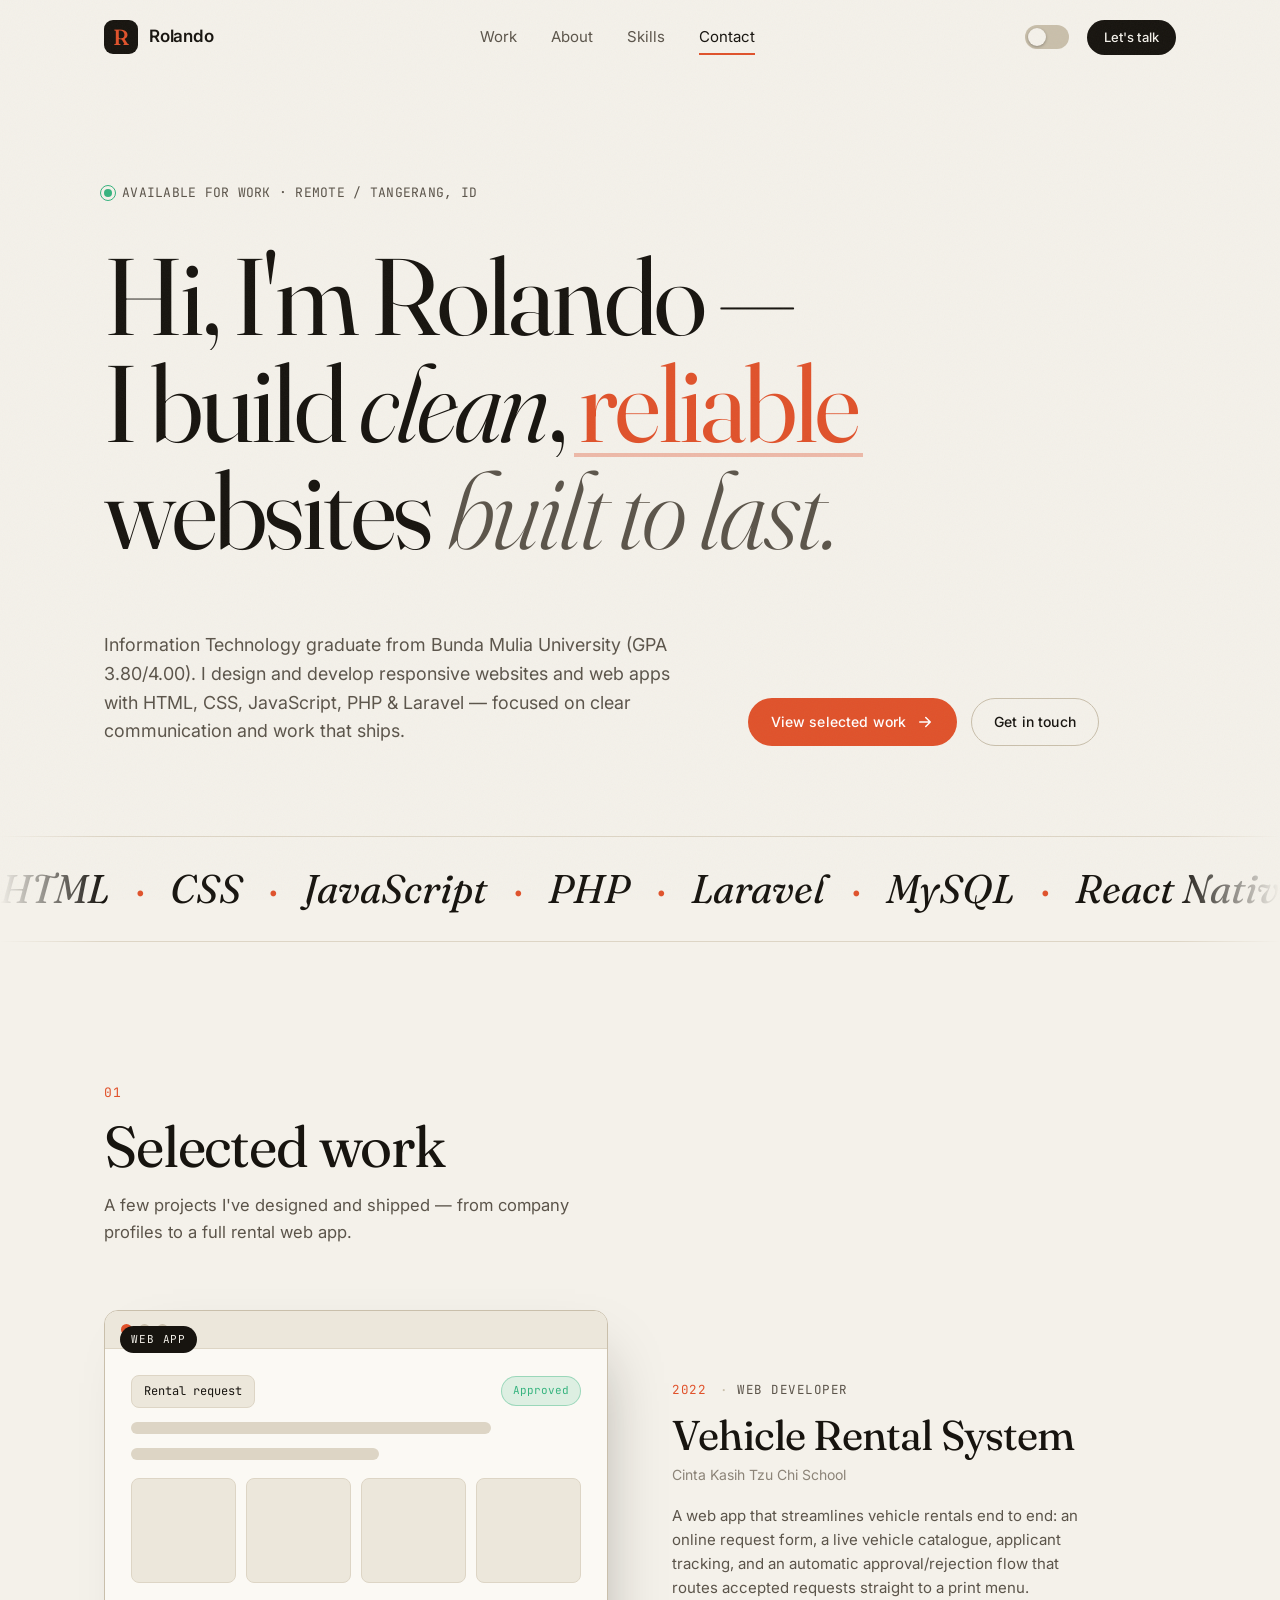
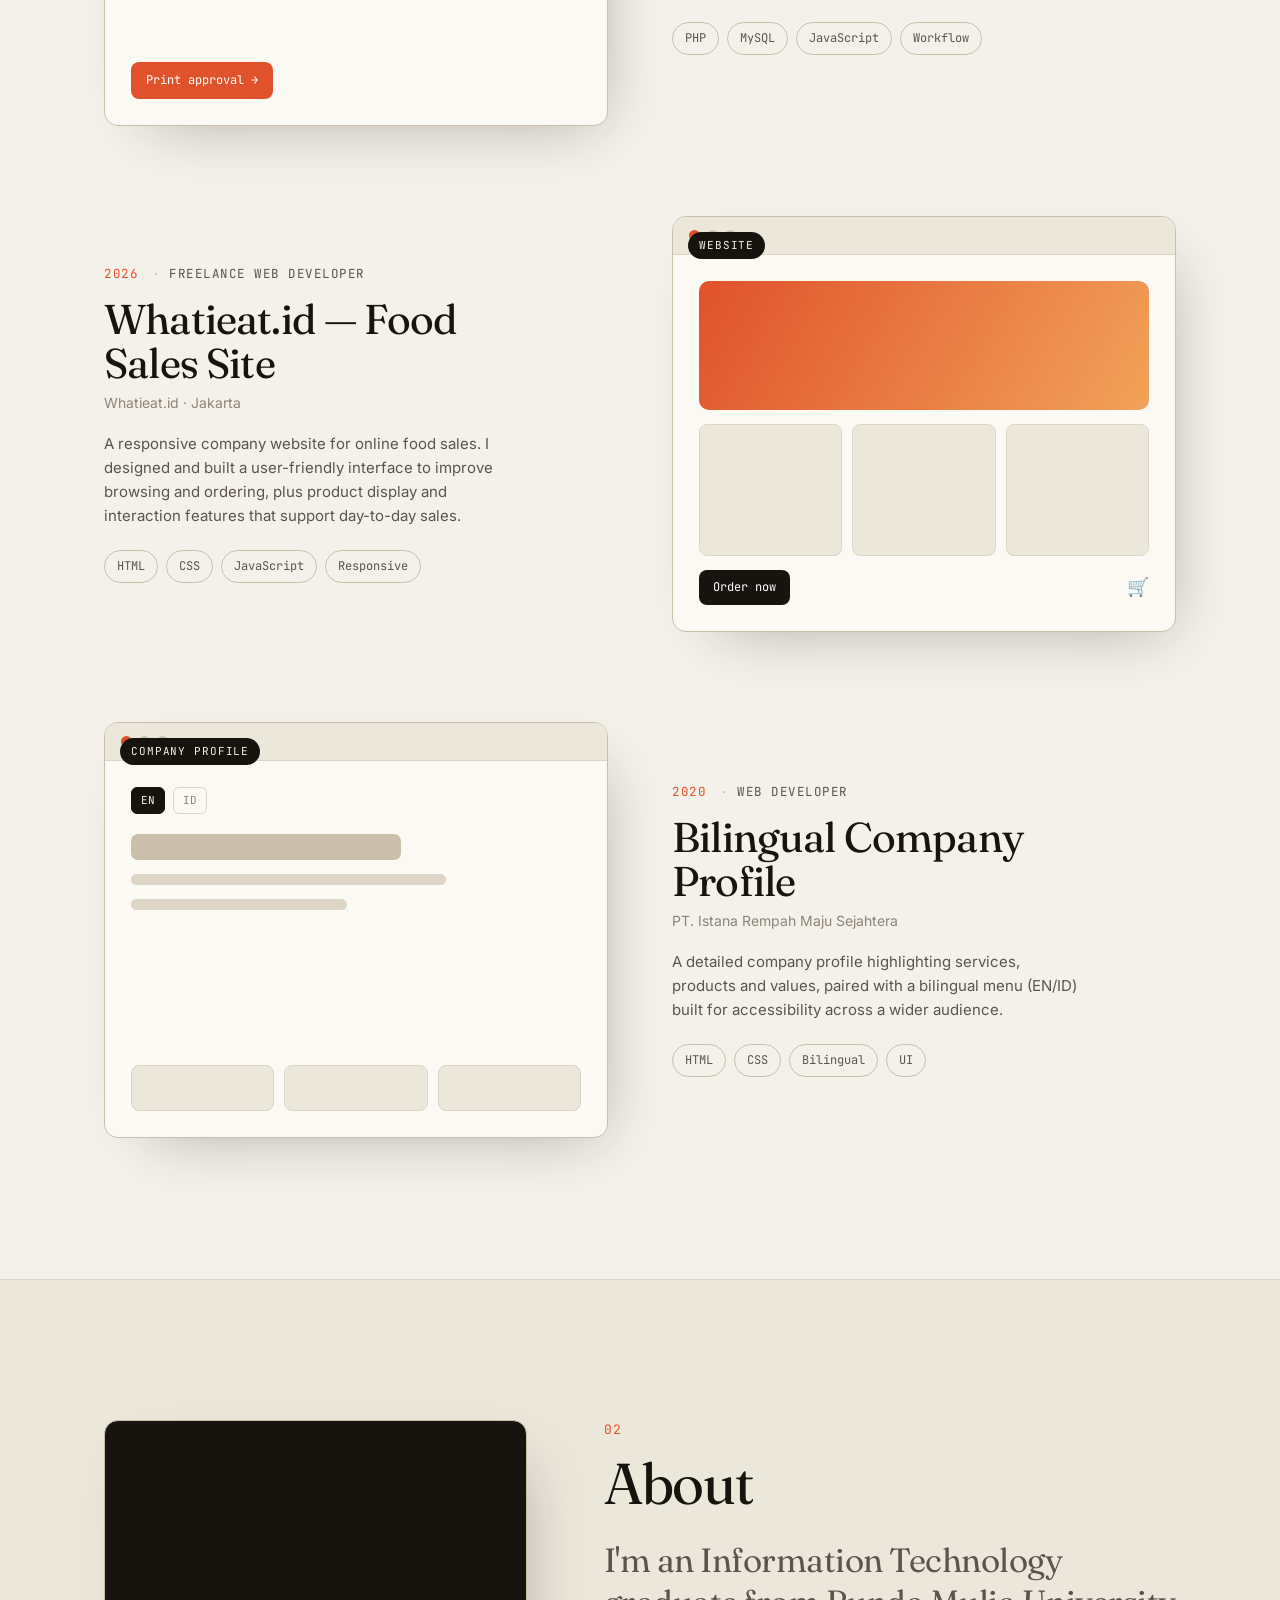
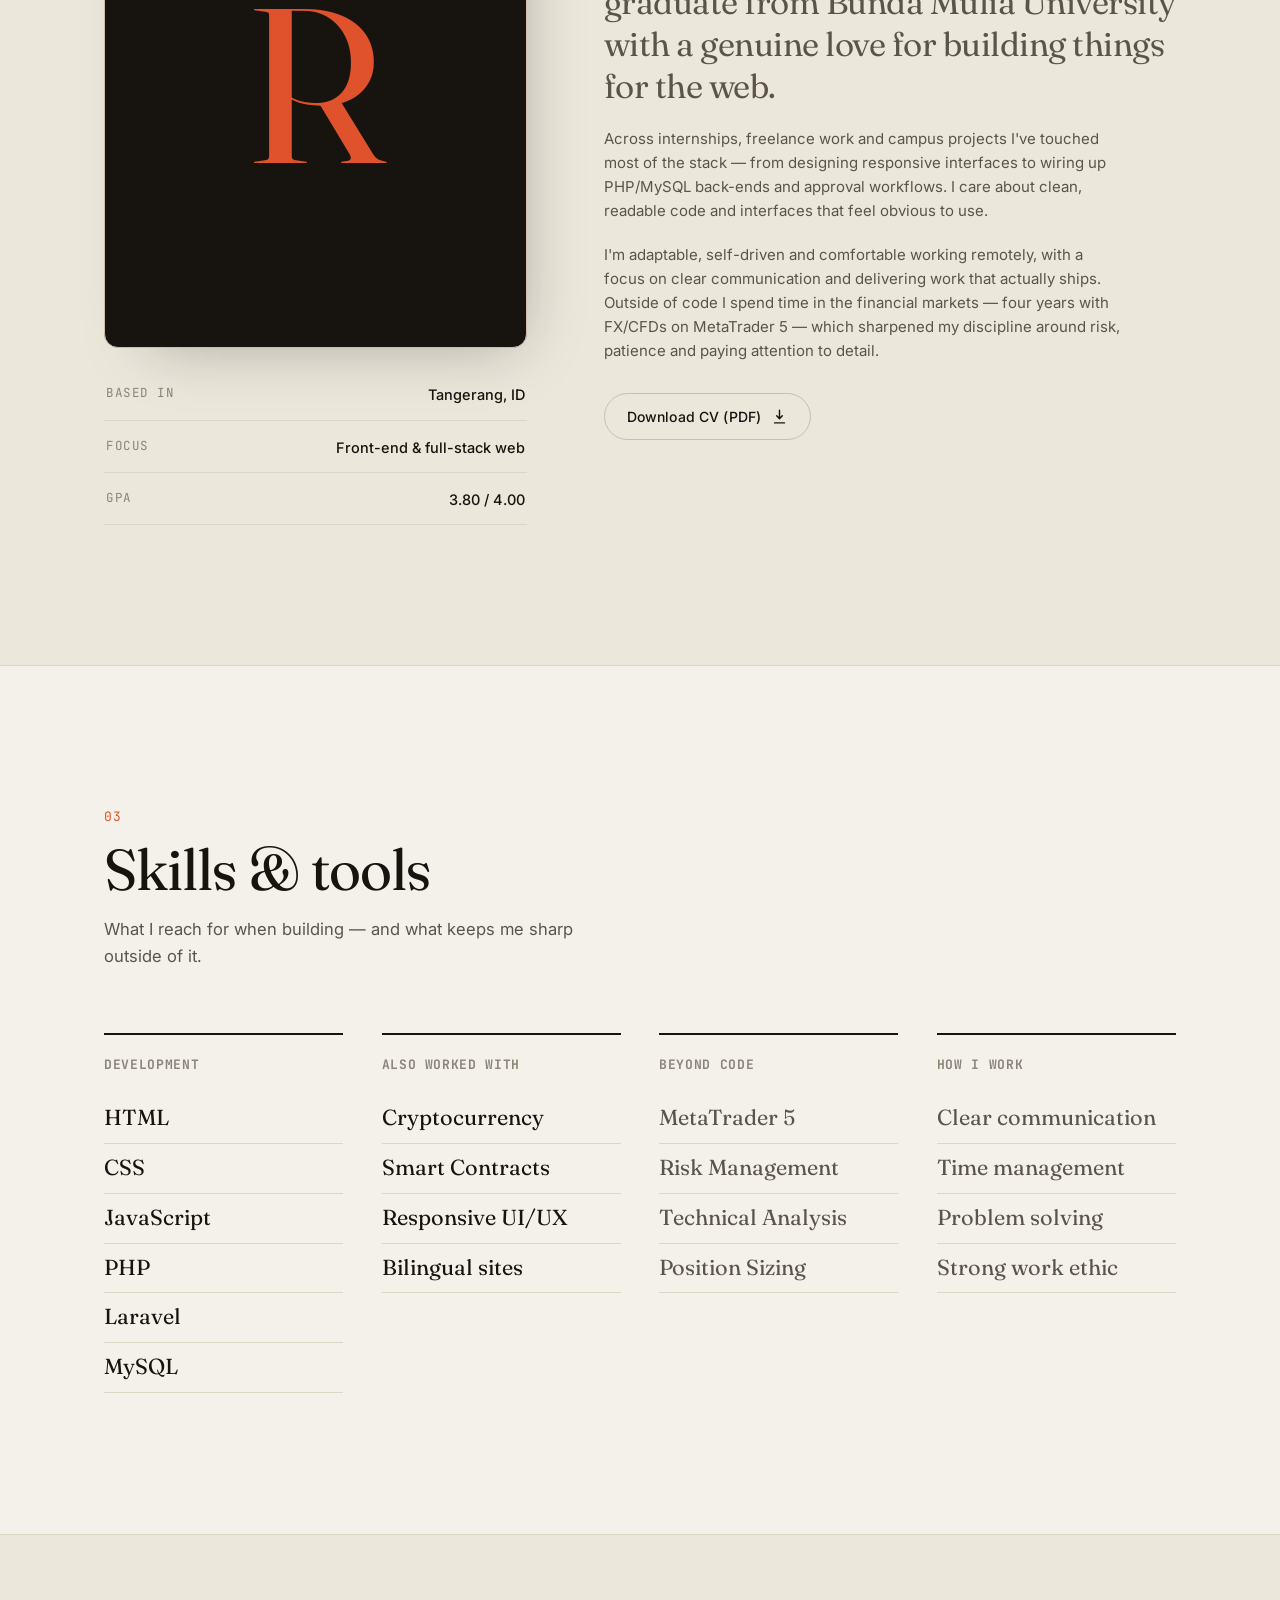
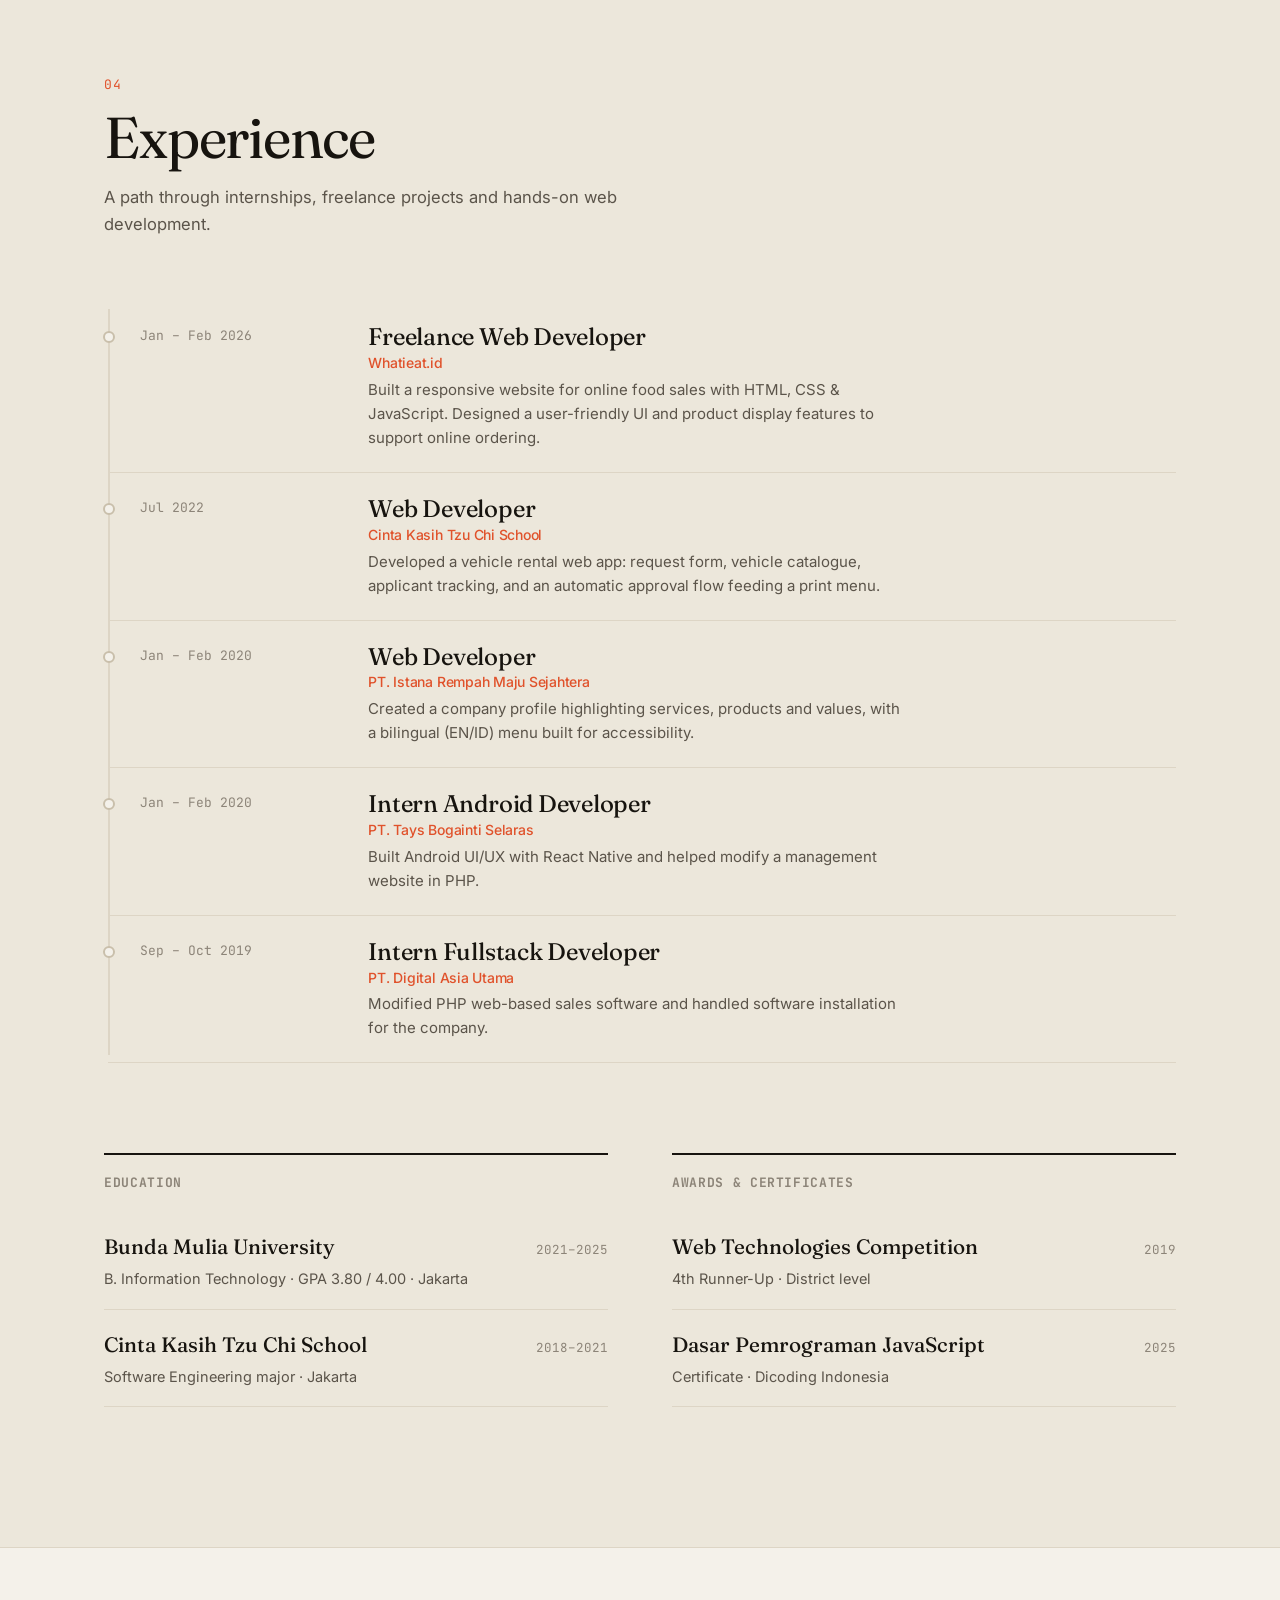
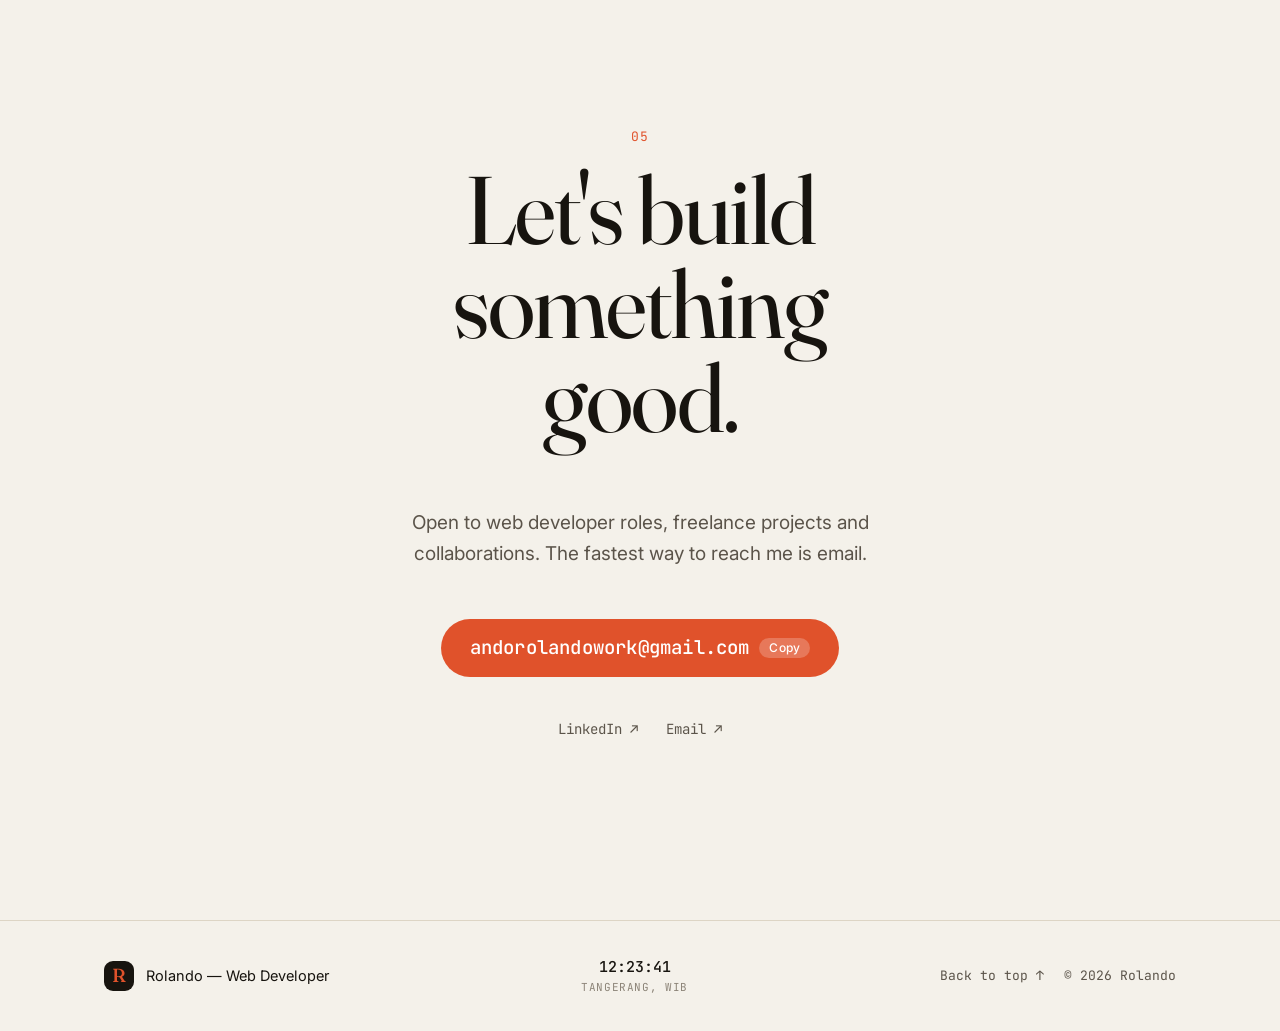
==== New-Portfolio/index.html @ 0fc2659f "add" ====
<!DOCTYPE html>
<html lang="en">
<head>
  <meta charset="UTF-8" />
  <meta name="viewport" content="width=device-width, initial-scale=1.0" />
  <title>Rolando — Web Developer</title>
  <meta name="description" content="Rolando is a web developer and IT graduate based in Tangerang, Indonesia. He builds clean, reliable, user-friendly websites with HTML, CSS, JavaScript, PHP and Laravel." />
  <meta name="author" content="Rolando" />

  <!-- Open Graph -->
  <meta property="og:type" content="website" />
  <meta property="og:title" content="Rolando — Web Developer" />
  <meta property="og:description" content="Web developer building practical, user-friendly websites. HTML · CSS · JavaScript · PHP · Laravel." />
  <meta property="og:locale" content="en_US" />

  <!-- Favicon: inline SVG monogram -->
  <link rel="icon" href="data:image/svg+xml,%3Csvg xmlns='http://www.w3.org/2000/svg' viewBox='0 0 100 100'%3E%3Crect width='100' height='100' rx='22' fill='%2317140F'/%3E%3Ctext x='50' y='68' font-family='Georgia,serif' font-size='58' fill='%23E0522B' text-anchor='middle'%3ER%3C/text%3E%3C/svg%3E" />

  <!-- Fonts -->
  <link rel="preconnect" href="https://fonts.googleapis.com" />
  <link rel="preconnect" href="https://fonts.gstatic.com" crossorigin />
  <link href="https://fonts.googleapis.com/css2?family=Fraunces:ital,opsz,wght@0,9..144,300..600;1,9..144,300..500&family=Inter:wght@400;500;600&family=JetBrains+Mono:wght@400;500&display=swap" rel="stylesheet" />

  <link rel="stylesheet" href="css/style.css" />
</head>
<body>
  <!-- Grain / paper texture overlay -->
  <div class="grain" aria-hidden="true"></div>

  <!-- Skip link for accessibility -->
  <a class="skip-link" href="#main">Skip to content</a>

  <!-- ============ HEADER ============ -->
  <header class="site-header" id="top">
    <div class="wrap header-inner">
      <a href="#top" class="brand" aria-label="Rolando — home">
        <span class="brand-mark">R</span>
        <span class="brand-name">Rolando</span>
      </a>

      <nav class="nav" aria-label="Primary">
        <a href="#work">Work</a>
        <a href="#about">About</a>
        <a href="#skills">Skills</a>
        <a href="#contact">Contact</a>
      </nav>

      <div class="header-actions">
        <button class="theme-toggle" id="themeToggle" aria-label="Switch color theme" title="Switch theme">
          <span class="theme-toggle-track"><span class="theme-toggle-thumb"></span></span>
        </button>
        <a href="#contact" class="btn btn-sm btn-ink">Let's talk</a>
        <button class="menu-btn" id="menuBtn" aria-label="Open menu" aria-expanded="false" aria-controls="mobileMenu">
          <span></span><span></span>
        </button>
      </div>
    </div>
  </header>

  <!-- Mobile menu -->
  <div class="mobile-menu" id="mobileMenu" aria-hidden="true">
    <nav aria-label="Mobile">
      <a href="#work"><span class="mm-num">01</span> Work</a>
      <a href="#about"><span class="mm-num">02</span> About</a>
      <a href="#skills"><span class="mm-num">03</span> Skills</a>
      <a href="#experience"><span class="mm-num">04</span> Experience</a>
      <a href="#contact"><span class="mm-num">05</span> Contact</a>
    </nav>
    <div class="mobile-menu-foot">
      <a href="mailto:andorolandowork@gmail.com">andorolandowork@gmail.com</a>
    </div>
  </div>

  <main id="main">
    <!-- ============ HERO ============ -->
    <section class="hero">
      <div class="wrap">
        <p class="eyebrow reveal">
          <span class="status-dot" aria-hidden="true"></span>
          Available for work · Remote / Tangerang, ID
        </p>

        <h1 class="hero-title">
          <span class="line reveal">Hi, I'm Rolando —</span>
          <span class="line reveal">I build <em>clean</em>, <span class="hl">reliable</span></span>
          <span class="line reveal">websites <span class="serif-thin">built to last.</span></span>
        </h1>

        <div class="hero-bottom">
          <p class="lede reveal">
            Information Technology graduate from Bunda Mulia University (GPA 3.80/4.00).
            I design and develop responsive websites and web apps with HTML, CSS,
            JavaScript, PHP &amp; Laravel — focused on clear communication and work that ships.
          </p>
          <div class="hero-cta reveal">
            <a href="#work" class="btn btn-accent">
              View selected work
              <svg viewBox="0 0 24 24" width="18" height="18" aria-hidden="true"><path d="M5 12h14M13 6l6 6-6 6" fill="none" stroke="currentColor" stroke-width="2" stroke-linecap="round" stroke-linejoin="round"/></svg>
            </a>
            <a href="#contact" class="btn btn-line">Get in touch</a>
          </div>
        </div>
      </div>

      <!-- Skills marquee -->
      <div class="marquee" aria-hidden="true">
        <div class="marquee-track">
          <span>HTML</span><span class="dot">·</span><span>CSS</span><span class="dot">·</span><span>JavaScript</span><span class="dot">·</span><span>PHP</span><span class="dot">·</span><span>Laravel</span><span class="dot">·</span><span>MySQL</span><span class="dot">·</span><span>React Native</span><span class="dot">·</span><span>Responsive UI</span><span class="dot">·</span><span>Smart Contracts</span><span class="dot">·</span>
          <span>HTML</span><span class="dot">·</span><span>CSS</span><span class="dot">·</span><span>JavaScript</span><span class="dot">·</span><span>PHP</span><span class="dot">·</span><span>Laravel</span><span class="dot">·</span><span>MySQL</span><span class="dot">·</span><span>React Native</span><span class="dot">·</span><span>Responsive UI</span><span class="dot">·</span><span>Smart Contracts</span><span class="dot">·</span>
        </div>
      </div>
    </section>

    <!-- ============ SELECTED WORK ============ -->
    <section class="section" id="work">
      <div class="wrap">
        <header class="section-head reveal">
          <span class="section-num">01</span>
          <h2 class="section-title">Selected work</h2>
          <p class="section-sub">A few projects I've designed and shipped — from company profiles to a full rental web app.</p>
        </header>

        <div class="projects">
          <!-- Project 1 -->
          <article class="project reveal">
            <div class="project-media" data-label="Web App">
              <div class="browser">
                <div class="browser-bar"><span></span><span></span><span></span></div>
                <div class="browser-body proj-rental">
                  <div class="pr-row"><span class="pr-chip">Rental request</span><span class="pr-status ok">Approved</span></div>
                  <div class="pr-line w80"></div>
                  <div class="pr-line w60"></div>
                  <div class="pr-grid"><i></i><i></i><i></i><i></i></div>
                  <div class="pr-btn">Print approval →</div>
                </div>
              </div>
            </div>
            <div class="project-info">
              <div class="project-top">
                <span class="project-year">2022</span>
                <span class="project-role">Web Developer</span>
              </div>
              <h3 class="project-name">Vehicle Rental System</h3>
              <p class="project-client">Cinta Kasih Tzu Chi School</p>
              <p class="project-desc">
                A web app that streamlines vehicle rentals end to end: an online request
                form, a live vehicle catalogue, applicant tracking, and an automatic
                approval/rejection flow that routes accepted requests straight to a print menu.
              </p>
              <ul class="tags">
                <li>PHP</li><li>MySQL</li><li>JavaScript</li><li>Workflow</li>
              </ul>
            </div>
          </article>

          <!-- Project 2 -->
          <article class="project reveal">
            <div class="project-media" data-label="Website">
              <div class="browser">
                <div class="browser-bar"><span></span><span></span><span></span></div>
                <div class="browser-body proj-food">
                  <div class="pf-hero"></div>
                  <div class="pf-cards"><i></i><i></i><i></i></div>
                  <div class="pf-row"><span class="pf-price">Order now</span><span class="pf-cart">🛒</span></div>
                </div>
              </div>
            </div>
            <div class="project-info">
              <div class="project-top">
                <span class="project-year">2026</span>
                <span class="project-role">Freelance Web Developer</span>
              </div>
              <h3 class="project-name">Whatieat.id — Food Sales Site</h3>
              <p class="project-client">Whatieat.id · Jakarta</p>
              <p class="project-desc">
                A responsive company website for online food sales. I designed and built a
                user-friendly interface to improve browsing and ordering, plus product
                display and interaction features that support day-to-day sales.
              </p>
              <ul class="tags">
                <li>HTML</li><li>CSS</li><li>JavaScript</li><li>Responsive</li>
              </ul>
            </div>
          </article>

          <!-- Project 3 -->
          <article class="project reveal">
            <div class="project-media" data-label="Company Profile">
              <div class="browser">
                <div class="browser-bar"><span></span><span></span><span></span></div>
                <div class="browser-body proj-profile">
                  <div class="pp-lang"><span class="on">EN</span><span>ID</span></div>
                  <div class="pp-title"></div>
                  <div class="pp-line w70"></div>
                  <div class="pp-line w50"></div>
                  <div class="pp-menu"><i></i><i></i><i></i></div>
                </div>
              </div>
            </div>
            <div class="project-info">
              <div class="project-top">
                <span class="project-year">2020</span>
                <span class="project-role">Web Developer</span>
              </div>
              <h3 class="project-name">Bilingual Company Profile</h3>
              <p class="project-client">PT. Istana Rempah Maju Sejahtera</p>
              <p class="project-desc">
                A detailed company profile highlighting services, products and values,
                paired with a bilingual menu (EN/ID) built for accessibility across a
                wider audience.
              </p>
              <ul class="tags">
                <li>HTML</li><li>CSS</li><li>Bilingual</li><li>UI</li>
              </ul>
            </div>
          </article>
        </div>
      </div>
    </section>

    <!-- ============ ABOUT ============ -->
    <section class="section section-alt" id="about">
      <div class="wrap about-grid">
        <div class="about-media reveal">
          <!-- Replace the src below with your own photo (e.g. assets/rolando.jpg).
               If no image is found, the monogram fallback is shown automatically. -->
          <figure class="photo">
            <img src="assets/rolando.jpg" alt="Portrait of Rolando"
                 onerror="this.style.display='none';this.closest('.photo').classList.add('no-photo')" />
            <span class="photo-fallback" aria-hidden="true">R</span>
          </figure>
          <div class="about-facts">
            <div class="fact"><span class="fact-k">Based in</span><span class="fact-v">Tangerang, ID</span></div>
            <div class="fact"><span class="fact-k">Focus</span><span class="fact-v">Front-end &amp; full-stack web</span></div>
            <div class="fact"><span class="fact-k">GPA</span><span class="fact-v">3.80 / 4.00</span></div>
          </div>
        </div>

        <div class="about-text">
          <header class="section-head reveal">
            <span class="section-num">02</span>
            <h2 class="section-title">About</h2>
          </header>
          <p class="about-lead reveal">
            I'm an Information Technology graduate from Bunda Mulia University with a
            genuine love for building things for the web.
          </p>
          <p class="reveal">
            Across internships, freelance work and campus projects I've touched most of the
            stack — from designing responsive interfaces to wiring up PHP/MySQL back-ends and
            approval workflows. I care about clean, readable code and interfaces that feel
            obvious to use.
          </p>
          <p class="reveal">
            I'm adaptable, self-driven and comfortable working remotely, with a focus on clear
            communication and delivering work that actually ships. Outside of code I spend time
            in the financial markets — four years with FX/CFDs on MetaTrader 5 — which sharpened
            my discipline around risk, patience and paying attention to detail.
          </p>
          <a href="#" class="btn btn-line reveal" id="cvBtn" download>
            Download CV (PDF)
            <svg viewBox="0 0 24 24" width="17" height="17" aria-hidden="true"><path d="M12 3v12m0 0l-4-4m4 4l4-4M5 21h14" fill="none" stroke="currentColor" stroke-width="2" stroke-linecap="round" stroke-linejoin="round"/></svg>
          </a>
        </div>
      </div>
    </section>

    <!-- ============ SKILLS ============ -->
    <section class="section" id="skills">
      <div class="wrap">
        <header class="section-head reveal">
          <span class="section-num">03</span>
          <h2 class="section-title">Skills &amp; tools</h2>
          <p class="section-sub">What I reach for when building — and what keeps me sharp outside of it.</p>
        </header>

        <div class="skills-grid">
          <div class="skill-col reveal">
            <h3 class="skill-h">Development</h3>
            <ul class="skill-list">
              <li>HTML</li>
              <li>CSS</li>
              <li>JavaScript</li>
              <li>PHP</li>
              <li>Laravel</li>
              <li>MySQL</li>
            </ul>
          </div>
          <div class="skill-col reveal">
            <h3 class="skill-h">Also worked with</h3>
            <ul class="skill-list">
              <li>Cryptocurrency</li>
              <li>Smart Contracts</li>
              <li>Responsive UI/UX</li>
              <li>Bilingual sites</li>
            </ul>
          </div>
          <div class="skill-col reveal">
            <h3 class="skill-h">Beyond code</h3>
            <ul class="skill-list muted">
              <li>MetaTrader 5</li>
              <li>Risk Management</li>
              <li>Technical Analysis</li>
              <li>Position Sizing</li>
            </ul>
          </div>
          <div class="skill-col reveal">
            <h3 class="skill-h">How I work</h3>
            <ul class="skill-list muted">
              <li>Clear communication</li>
              <li>Time management</li>
              <li>Problem solving</li>
              <li>Strong work ethic</li>
            </ul>
          </div>
        </div>
      </div>
    </section>

    <!-- ============ EXPERIENCE ============ -->
    <section class="section section-alt" id="experience">
      <div class="wrap">
        <header class="section-head reveal">
          <span class="section-num">04</span>
          <h2 class="section-title">Experience</h2>
          <p class="section-sub">A path through internships, freelance projects and hands-on web development.</p>
        </header>

        <ol class="timeline">
          <li class="tl-item reveal">
            <div class="tl-date">Jan – Feb 2026</div>
            <div class="tl-body">
              <h3 class="tl-role">Freelance Web Developer <span class="tl-at">Whatieat.id</span></h3>
              <p class="tl-desc">Built a responsive website for online food sales with HTML, CSS &amp; JavaScript. Designed a user-friendly UI and product display features to support online ordering.</p>
            </div>
          </li>
          <li class="tl-item reveal">
            <div class="tl-date">Jul 2022</div>
            <div class="tl-body">
              <h3 class="tl-role">Web Developer <span class="tl-at">Cinta Kasih Tzu Chi School</span></h3>
              <p class="tl-desc">Developed a vehicle rental web app: request form, vehicle catalogue, applicant tracking, and an automatic approval flow feeding a print menu.</p>
            </div>
          </li>
          <li class="tl-item reveal">
            <div class="tl-date">Jan – Feb 2020</div>
            <div class="tl-body">
              <h3 class="tl-role">Web Developer <span class="tl-at">PT. Istana Rempah Maju Sejahtera</span></h3>
              <p class="tl-desc">Created a company profile highlighting services, products and values, with a bilingual (EN/ID) menu built for accessibility.</p>
            </div>
          </li>
          <li class="tl-item reveal">
            <div class="tl-date">Jan – Feb 2020</div>
            <div class="tl-body">
              <h3 class="tl-role">Intern Android Developer <span class="tl-at">PT. Tays Bogainti Selaras</span></h3>
              <p class="tl-desc">Built Android UI/UX with React Native and helped modify a management website in PHP.</p>
            </div>
          </li>
          <li class="tl-item reveal">
            <div class="tl-date">Sep – Oct 2019</div>
            <div class="tl-body">
              <h3 class="tl-role">Intern Fullstack Developer <span class="tl-at">PT. Digital Asia Utama</span></h3>
              <p class="tl-desc">Modified PHP web-based sales software and handled software installation for the company.</p>
            </div>
          </li>
        </ol>

        <!-- Education & awards -->
        <div class="edu-grid">
          <div class="edu-col reveal">
            <h3 class="skill-h">Education</h3>
            <div class="edu-item">
              <div class="edu-top"><strong>Bunda Mulia University</strong><span>2021–2025</span></div>
              <p>B. Information Technology · GPA 3.80 / 4.00 · Jakarta</p>
            </div>
            <div class="edu-item">
              <div class="edu-top"><strong>Cinta Kasih Tzu Chi School</strong><span>2018–2021</span></div>
              <p>Software Engineering major · Jakarta</p>
            </div>
          </div>
          <div class="edu-col reveal">
            <h3 class="skill-h">Awards &amp; certificates</h3>
            <div class="edu-item">
              <div class="edu-top"><strong>Web Technologies Competition</strong><span>2019</span></div>
              <p>4th Runner-Up · District level</p>
            </div>
            <div class="edu-item">
              <div class="edu-top"><strong>Dasar Pemrograman JavaScript</strong><span>2025</span></div>
              <p>Certificate · Dicoding Indonesia</p>
            </div>
          </div>
        </div>
      </div>
    </section>

    <!-- ============ CONTACT ============ -->
    <section class="section contact" id="contact">
      <div class="wrap">
        <header class="section-head reveal">
          <span class="section-num">05</span>
          <h2 class="section-title contact-title">Let's build<br />something good.</h2>
        </header>
        <p class="contact-sub reveal">
          Open to web developer roles, freelance projects and collaborations.
          The fastest way to reach me is email.
        </p>

        <div class="contact-actions reveal">
          <a href="mailto:andorolandowork@gmail.com" class="btn btn-accent btn-lg" id="emailBtn">
            andorolandowork@gmail.com
            <span class="copy-hint" id="copyHint">Copy</span>
          </a>
        </div>

        <ul class="social reveal">
          <li><a href="https://www.linkedin.com/in/rolando-rolando-65038b229/" target="_blank" rel="noopener">LinkedIn <span aria-hidden="true">↗</span></a></li>
          <li><a href="mailto:andorolandowork@gmail.com">Email <span aria-hidden="true">↗</span></a></li>
        </ul>
      </div>
    </section>
  </main>

  <!-- ============ FOOTER ============ -->
  <footer class="site-footer">
    <div class="wrap footer-inner">
      <div class="footer-left">
        <span class="brand-mark">R</span>
        <span>Rolando — Web Developer</span>
      </div>
      <div class="footer-mid">
        <span class="clock" id="clock">--:--:--</span>
        <span class="clock-label">Tangerang, WIB</span>
      </div>
      <div class="footer-right">
        <a href="#top" class="to-top">Back to top <span aria-hidden="true">↑</span></a>
        <span class="copyright">© <span id="year">2026</span> Rolando</span>
      </div>
    </div>
  </footer>

  <script src="js/main.js"></script>
</body>
</html>
---- New-Portfolio/css/style.css ----
/* ============================================================
   Rolando — Portfolio
   Editorial / warm-Swiss theme. Hand-tuned, not generated.
   ============================================================ */

/* ---------- Design tokens ---------- */
:root {
  /* Light (default) */
  --paper:      #f4f1ea;
  --paper-2:    #ece7db;
  --card:       #fbf9f4;
  --ink:        #17140f;
  --ink-soft:   #5b544a;
  --ink-faint:  #8c8478;
  --line:       #ddd5c5;
  --line-strong:#c9bfab;
  --accent:     #e0522b;
  --accent-ink: #b53d1c;
  --shadow:     18px 22px 60px -30px rgba(23, 20, 15, .35);

  --font-display: "Fraunces", Georgia, "Times New Roman", serif;
  --font-sans:    "Inter", system-ui, -apple-system, "Segoe UI", sans-serif;
  --font-mono:    "JetBrains Mono", ui-monospace, "SFMono-Regular", monospace;

  --wrap: 1200px;
  --gutter: clamp(20px, 5vw, 64px);
  --radius: 14px;
  --ease: cubic-bezier(.22, .61, .36, 1);
}

html[data-theme="dark"] {
  --paper:      #141210;
  --paper-2:    #1b1815;
  --card:       #1f1b17;
  --ink:        #efe9dc;
  --ink-soft:   #b3ab9c;
  --ink-faint:  #7d7668;
  --line:       #2c2823;
  --line-strong:#3a352e;
  --accent:     #f0623b;
  --accent-ink: #f0623b;
  --shadow:     18px 22px 60px -30px rgba(0, 0, 0, .7);
}

/* ---------- Reset ---------- */
*, *::before, *::after { box-sizing: border-box; margin: 0; padding: 0; }
html { scroll-behavior: smooth; -webkit-text-size-adjust: 100%; }
@media (prefers-reduced-motion: reduce) {
  html { scroll-behavior: auto; }
  *, *::before, *::after { animation-duration: .001ms !important; transition-duration: .001ms !important; }
}

body {
  font-family: var(--font-sans);
  background: var(--paper);
  color: var(--ink);
  line-height: 1.6;
  font-size: clamp(15px, 1.05vw, 17px);
  overflow-x: hidden;
  transition: background .5s var(--ease), color .5s var(--ease);
  -webkit-font-smoothing: antialiased;
}

img { max-width: 100%; display: block; }
a { color: inherit; text-decoration: none; }
ul, ol { list-style: none; }

::selection { background: var(--accent); color: #fff; }

/* ---------- Layout helpers ---------- */
.wrap { width: 100%; max-width: var(--wrap); margin-inline: auto; padding-inline: var(--gutter); }

.section { padding-block: clamp(72px, 11vw, 150px); position: relative; }
.section-alt { background: var(--paper-2); }
.section-alt::before,
.section-alt::after {
  content: ""; position: absolute; left: 0; right: 0; height: 1px; background: var(--line);
}
.section-alt::before { top: 0; } .section-alt::after { bottom: 0; }

/* ---------- Grain overlay ---------- */
.grain {
  position: fixed; inset: 0; z-index: 9999; pointer-events: none; opacity: .04;
  background-image: url("data:image/svg+xml,%3Csvg xmlns='http://www.w3.org/2000/svg' width='140' height='140'%3E%3Cfilter id='n'%3E%3CfeTurbulence type='fractalNoise' baseFrequency='0.85' numOctaves='3' stitchTiles='stitch'/%3E%3C/filter%3E%3Crect width='100%25' height='100%25' filter='url(%23n)'/%3E%3C/svg%3E");
}

.skip-link {
  position: fixed; top: -60px; left: 16px; z-index: 10000;
  background: var(--ink); color: var(--paper); padding: 10px 16px; border-radius: 8px;
  font: 500 14px/1 var(--font-sans); transition: top .2s var(--ease);
}
.skip-link:focus { top: 16px; }

/* ---------- Buttons ---------- */
.btn {
  --pad-y: 14px; --pad-x: 22px;
  display: inline-flex; align-items: center; gap: 10px;
  padding: var(--pad-y) var(--pad-x);
  font: 500 14px/1 var(--font-sans); letter-spacing: .01em;
  border-radius: 100px; border: 1px solid transparent; cursor: pointer;
  transition: transform .35s var(--ease), background .3s var(--ease), color .3s var(--ease), border-color .3s var(--ease), box-shadow .3s var(--ease);
  white-space: nowrap;
}
.btn svg { transition: transform .35s var(--ease); }
.btn:hover { transform: translateY(-2px); }
.btn-accent { background: var(--accent); color: #fff; }
.btn-accent:hover { box-shadow: 0 12px 28px -12px var(--accent); }
.btn-accent:hover svg { transform: translateX(4px); }
.btn-ink { background: var(--ink); color: var(--paper); }
.btn-ink:hover { box-shadow: 0 10px 24px -14px var(--ink); }
.btn-line { border-color: var(--line-strong); color: var(--ink); background: transparent; }
.btn-line:hover { border-color: var(--ink); background: var(--ink); color: var(--paper); }
.btn-line:hover svg { transform: translateY(2px); }
.btn-sm { --pad-y: 10px; --pad-x: 16px; font-size: 13px; }
.btn-lg { --pad-y: 18px; --pad-x: 28px; font-size: clamp(15px, 2vw, 19px); font-family: var(--font-mono); }

/* ---------- Header ---------- */
.site-header {
  position: fixed; top: 0; left: 0; right: 0; z-index: 100;
  transition: transform .4s var(--ease), background .4s var(--ease), border-color .4s var(--ease), backdrop-filter .4s;
  border-bottom: 1px solid transparent;
}
.site-header.scrolled {
  background: color-mix(in srgb, var(--paper) 82%, transparent);
  backdrop-filter: blur(12px) saturate(1.4);
  border-bottom-color: var(--line);
}
.site-header.hide { transform: translateY(-104%); }
.header-inner { display: flex; align-items: center; justify-content: space-between; height: 74px; }

.brand { display: inline-flex; align-items: center; gap: 11px; font-weight: 600; }
.brand-mark {
  display: grid; place-items: center; width: 34px; height: 34px; border-radius: 9px;
  background: var(--ink); color: var(--accent); font-family: var(--font-display);
  font-size: 22px; font-weight: 500; line-height: 1;
}
.brand-name { font-size: 17px; letter-spacing: -.01em; }

.nav { display: flex; gap: 34px; }
.nav a {
  position: relative; font-size: 15px; color: var(--ink-soft);
  transition: color .25s var(--ease); padding: 4px 0;
}
.nav a::after {
  content: ""; position: absolute; left: 0; bottom: -2px; height: 2px; width: 100%;
  background: var(--accent); transform: scaleX(0); transform-origin: left;
  transition: transform .35s var(--ease);
}
.nav a:hover, .nav a.active { color: var(--ink); }
.nav a.active::after, .nav a:hover::after { transform: scaleX(1); }

.header-actions { display: flex; align-items: center; gap: 14px; }

/* Theme toggle */
.theme-toggle { background: none; border: none; cursor: pointer; padding: 4px; }
.theme-toggle-track {
  display: block; width: 44px; height: 24px; border-radius: 100px;
  background: var(--line-strong); position: relative; transition: background .3s var(--ease);
}
.theme-toggle-thumb {
  position: absolute; top: 3px; left: 3px; width: 18px; height: 18px; border-radius: 50%;
  background: var(--paper); transition: transform .35s var(--ease), background .3s;
  box-shadow: 0 1px 3px rgba(0,0,0,.3);
}
html[data-theme="dark"] .theme-toggle-thumb { transform: translateX(20px); background: var(--accent); }

/* Mobile menu button */
.menu-btn { display: none; flex-direction: column; gap: 6px; background: none; border: none; cursor: pointer; padding: 8px; }
.menu-btn span { width: 24px; height: 2px; background: var(--ink); transition: transform .3s var(--ease), opacity .3s; }
.menu-btn.open span:first-child { transform: translateY(4px) rotate(45deg); }
.menu-btn.open span:last-child { transform: translateY(-4px) rotate(-45deg); }

/* Mobile menu panel */
.mobile-menu {
  position: fixed; inset: 0; z-index: 90; background: var(--paper);
  padding: 110px var(--gutter) 40px; display: flex; flex-direction: column; justify-content: space-between;
  transform: translateY(-100%); transition: transform .5s var(--ease); visibility: hidden;
}
.mobile-menu.open { transform: translateY(0); visibility: visible; }
.mobile-menu nav { display: flex; flex-direction: column; }
.mobile-menu nav a {
  display: flex; align-items: baseline; gap: 16px; padding: 18px 0;
  font-family: var(--font-display); font-size: clamp(30px, 9vw, 46px); font-weight: 400;
  border-bottom: 1px solid var(--line);
}
.mm-num { font-family: var(--font-mono); font-size: 14px; color: var(--accent); }
.mobile-menu-foot { font-family: var(--font-mono); font-size: 14px; color: var(--ink-soft); }

/* ---------- Hero ---------- */
.hero { padding-top: clamp(130px, 20vh, 200px); padding-bottom: 0; position: relative; }
.eyebrow {
  display: inline-flex; align-items: center; gap: 10px;
  font-family: var(--font-mono); font-size: 13px; letter-spacing: .02em; color: var(--ink-soft);
  text-transform: uppercase; margin-bottom: clamp(24px, 4vw, 40px);
}
.status-dot {
  width: 8px; height: 8px; border-radius: 50%; background: #35b37e; position: relative;
}
.status-dot::after {
  content: ""; position: absolute; inset: -4px; border-radius: 50%;
  border: 1px solid #35b37e; animation: pulse 2.2s ease-out infinite;
}
@keyframes pulse { 0% { transform: scale(.6); opacity: 1; } 100% { transform: scale(1.8); opacity: 0; } }

.hero-title {
  font-family: var(--font-display); font-weight: 380;
  font-size: clamp(2.6rem, 8.5vw, 7rem); line-height: .98; letter-spacing: -.025em;
  margin-bottom: clamp(36px, 6vw, 68px);
}
.hero-title .line { display: block; overflow: hidden; }
.hero-title em { font-style: italic; font-weight: 340; }
.hero-title .serif-thin { font-weight: 300; font-style: italic; color: var(--ink-soft); }
.hero-title .hl { color: var(--accent); position: relative; white-space: nowrap; }
.hero-title .hl::after {
  content: ""; position: absolute; left: -2%; right: -2%; bottom: .08em; height: .08em;
  background: var(--accent); opacity: .35;
}

.hero-bottom {
  display: grid; grid-template-columns: 1.15fr .85fr; gap: clamp(28px, 5vw, 70px);
  align-items: end; padding-bottom: clamp(60px, 8vw, 90px);
}
.lede { font-size: clamp(16px, 1.4vw, 19px); color: var(--ink-soft); max-width: 54ch; }
.hero-cta { display: flex; gap: 14px; flex-wrap: wrap; justify-self: start; }

/* Marquee */
.marquee {
  border-block: 1px solid var(--line); overflow: hidden; padding-block: 20px;
  -webkit-mask-image: linear-gradient(90deg, transparent, #000 8%, #000 92%, transparent);
  mask-image: linear-gradient(90deg, transparent, #000 8%, #000 92%, transparent);
}
.marquee-track {
  display: inline-flex; align-items: center; gap: 26px; white-space: nowrap;
  animation: marquee 34s linear infinite; will-change: transform;
}
.marquee:hover .marquee-track { animation-play-state: paused; }
.marquee-track span {
  font-family: var(--font-display); font-size: clamp(22px, 3.4vw, 40px); font-weight: 400; font-style: italic;
  color: var(--ink);
}
.marquee-track .dot { color: var(--accent); font-style: normal; }
@keyframes marquee { to { transform: translateX(-50%); } }

/* ---------- Section head ---------- */
.section-head { margin-bottom: clamp(38px, 5vw, 64px); max-width: 62ch; }
.section-num {
  font-family: var(--font-mono); font-size: 13px; color: var(--accent);
  letter-spacing: .1em; display: block; margin-bottom: 14px;
}
.section-title {
  font-family: var(--font-display); font-weight: 400; letter-spacing: -.02em;
  font-size: clamp(2rem, 5vw, 3.6rem); line-height: 1.02;
}
.section-sub { margin-top: 16px; color: var(--ink-soft); font-size: clamp(15px, 1.3vw, 18px); max-width: 52ch; }

/* ---------- Projects ---------- */
.projects { display: flex; flex-direction: column; gap: clamp(40px, 7vw, 96px); }
.project {
  display: grid; grid-template-columns: 1fr 1fr; gap: clamp(28px, 5vw, 70px); align-items: center;
}
.project:nth-child(even) .project-media { order: 2; }
.project-info { max-width: 46ch; }
.project-top {
  display: flex; align-items: center; gap: 14px; font-family: var(--font-mono);
  font-size: 12.5px; color: var(--ink-soft); text-transform: uppercase; letter-spacing: .04em; margin-bottom: 14px;
}
.project-year { color: var(--accent); }
.project-role::before { content: "· "; color: var(--line-strong); }
.project-name {
  font-family: var(--font-display); font-weight: 420; font-size: clamp(1.7rem, 3.4vw, 2.6rem);
  line-height: 1.05; letter-spacing: -.02em; margin-bottom: 6px;
}
.project-client { font-size: 14px; color: var(--ink-faint); margin-bottom: 18px; }
.project-desc { color: var(--ink-soft); margin-bottom: 22px; }

.tags { display: flex; flex-wrap: wrap; gap: 8px; }
.tags li {
  font-family: var(--font-mono); font-size: 12px; padding: 6px 12px; border-radius: 100px;
  border: 1px solid var(--line-strong); color: var(--ink-soft);
}

/* Project visual mockups */
.project-media { position: relative; }
.project-media::after {
  content: attr(data-label); position: absolute; top: 16px; left: 16px; z-index: 3;
  font-family: var(--font-mono); font-size: 11px; text-transform: uppercase; letter-spacing: .08em;
  background: var(--ink); color: var(--paper); padding: 5px 11px; border-radius: 100px;
}
.browser {
  border-radius: var(--radius); overflow: hidden; border: 1px solid var(--line-strong);
  background: var(--card); box-shadow: var(--shadow); transition: transform .5s var(--ease);
}
.project:hover .browser { transform: translateY(-6px) rotate(-.4deg); }
.browser-bar {
  display: flex; gap: 7px; padding: 13px 16px; background: var(--paper-2); border-bottom: 1px solid var(--line);
}
.browser-bar span { width: 11px; height: 11px; border-radius: 50%; background: var(--line-strong); }
.browser-bar span:first-child { background: var(--accent); }
.browser-body { padding: 26px; aspect-ratio: 4 / 3; display: flex; flex-direction: column; gap: 14px; }

/* Rental mockup */
.pr-row { display: flex; justify-content: space-between; align-items: center; }
.pr-chip { font-family: var(--font-mono); font-size: 12px; padding: 6px 12px; border-radius: 8px; background: var(--paper-2); border: 1px solid var(--line); }
.pr-status { font-family: var(--font-mono); font-size: 11px; padding: 5px 11px; border-radius: 100px; }
.pr-status.ok { background: rgba(53,179,126,.15); color: #35b37e; border: 1px solid rgba(53,179,126,.4); }
.pr-line { height: 12px; border-radius: 6px; background: var(--line); }
.pr-line.w80 { width: 80%; } .pr-line.w60 { width: 55%; }
.pr-grid { display: grid; grid-template-columns: repeat(4, 1fr); gap: 10px; margin-top: 4px; }
.pr-grid i { aspect-ratio: 1; border-radius: 8px; background: var(--paper-2); border: 1px solid var(--line); }
.pr-btn { margin-top: auto; align-self: flex-start; font-family: var(--font-mono); font-size: 12px; color: #fff; background: var(--accent); padding: 9px 15px; border-radius: 8px; }

/* Food mockup */
.pf-hero { height: 40%; border-radius: 10px; background: linear-gradient(120deg, var(--accent), #f2a25a); }
.pf-cards { display: grid; grid-template-columns: repeat(3, 1fr); gap: 10px; flex: 1; }
.pf-cards i { border-radius: 8px; background: var(--paper-2); border: 1px solid var(--line); }
.pf-row { display: flex; justify-content: space-between; align-items: center; }
.pf-price { font-family: var(--font-mono); font-size: 12px; color: #fff; background: var(--ink); padding: 8px 14px; border-radius: 8px; }
.pf-cart { font-size: 18px; }

/* Profile mockup */
.pp-lang { display: flex; gap: 8px; font-family: var(--font-mono); font-size: 11px; }
.pp-lang span { padding: 4px 9px; border-radius: 6px; border: 1px solid var(--line); color: var(--ink-faint); }
.pp-lang .on { background: var(--ink); color: var(--paper); border-color: var(--ink); }
.pp-title { height: 26px; width: 60%; border-radius: 7px; background: var(--line-strong); margin-top: 6px; }
.pp-line { height: 11px; border-radius: 6px; background: var(--line); }
.pp-line.w70 { width: 70%; } .pp-line.w50 { width: 48%; }
.pp-menu { display: grid; grid-template-columns: repeat(3, 1fr); gap: 10px; margin-top: auto; }
.pp-menu i { height: 46px; border-radius: 8px; background: var(--paper-2); border: 1px solid var(--line); }

/* ---------- About ---------- */
.about-grid { display: grid; grid-template-columns: .85fr 1.15fr; gap: clamp(36px, 6vw, 88px); align-items: start; }
.about-media { position: sticky; top: 100px; }
.photo {
  position: relative; aspect-ratio: 4 / 5; border-radius: var(--radius); overflow: hidden;
  background: var(--ink); border: 1px solid var(--line-strong); box-shadow: var(--shadow);
}
.photo img { width: 100%; height: 100%; object-fit: cover; }
.photo-fallback {
  position: absolute; inset: 0; display: none; place-items: center;
  font-family: var(--font-display); font-size: 40vw; color: var(--accent); line-height: 1;
}
.photo.no-photo { display: grid; place-items: center; }
.photo.no-photo .photo-fallback { display: grid; font-size: clamp(120px, 22vw, 220px); }

.about-facts { margin-top: 22px; display: flex; flex-direction: column; gap: 2px; }
.fact { display: flex; justify-content: space-between; gap: 16px; padding: 13px 2px; border-bottom: 1px solid var(--line); }
.fact-k { font-family: var(--font-mono); font-size: 12.5px; color: var(--ink-faint); text-transform: uppercase; letter-spacing: .04em; }
.fact-v { font-size: 14.5px; font-weight: 500; text-align: right; }

.about-text .section-head { margin-bottom: 26px; }
.about-lead { font-family: var(--font-display); font-size: clamp(1.4rem, 2.8vw, 2.1rem); font-weight: 380; line-height: 1.25; letter-spacing: -.015em; margin-bottom: 26px; }
.about-text p { color: var(--ink-soft); margin-bottom: 20px; max-width: 58ch; }
.about-text p:last-of-type { margin-bottom: 30px; }

/* ---------- Skills ---------- */
.skills-grid { display: grid; grid-template-columns: repeat(4, 1fr); gap: clamp(20px, 3vw, 40px); }
.skill-col { padding-top: 20px; border-top: 2px solid var(--ink); }
.skill-h { font-family: var(--font-mono); font-size: 13px; text-transform: uppercase; letter-spacing: .05em; color: var(--ink-faint); margin-bottom: 18px; }
.skill-list li {
  font-family: var(--font-display); font-size: clamp(1.05rem, 1.7vw, 1.4rem); font-weight: 400;
  padding: 7px 0; border-bottom: 1px solid var(--line); transition: color .25s, padding-left .25s var(--ease);
}
.skill-list li:hover { color: var(--accent); padding-left: 8px; }
.skill-list.muted li { color: var(--ink-soft); }

/* ---------- Timeline ---------- */
.timeline { position: relative; margin-left: 4px; margin-bottom: clamp(48px, 8vw, 90px); }
.timeline::before { content: ""; position: absolute; left: 0; top: 8px; bottom: 8px; width: 2px; background: var(--line); }
.tl-item { position: relative; display: grid; grid-template-columns: 190px 1fr; gap: clamp(20px, 3vw, 48px); padding: 22px 0 22px 32px; border-bottom: 1px solid var(--line); }
.tl-item::before {
  content: ""; position: absolute; left: -5px; top: 30px; width: 12px; height: 12px; border-radius: 50%;
  background: var(--paper); border: 2px solid var(--line-strong); transition: border-color .3s, background .3s;
}
.tl-item:hover::before { border-color: var(--accent); background: var(--accent); }
.tl-date { font-family: var(--font-mono); font-size: 13px; color: var(--ink-faint); padding-top: 3px; }
.tl-role { font-family: var(--font-display); font-weight: 440; font-size: clamp(1.15rem, 2vw, 1.5rem); letter-spacing: -.01em; line-height: 1.2; margin-bottom: 6px; }
.tl-at { display: block; font-family: var(--font-sans); font-size: 14px; font-weight: 500; color: var(--accent); margin-top: 3px; }
.tl-desc { color: var(--ink-soft); font-size: 15px; max-width: 60ch; }

/* Education / awards */
.edu-grid { display: grid; grid-template-columns: 1fr 1fr; gap: clamp(28px, 5vw, 64px); }
.edu-col > .skill-h { border-top: 2px solid var(--ink); padding-top: 18px; }
.edu-item { padding: 18px 0; border-bottom: 1px solid var(--line); }
.edu-top { display: flex; justify-content: space-between; align-items: baseline; gap: 12px; margin-bottom: 4px; }
.edu-top strong { font-family: var(--font-display); font-weight: 460; font-size: clamp(1.05rem, 1.8vw, 1.3rem); }
.edu-top span { font-family: var(--font-mono); font-size: 12.5px; color: var(--ink-faint); white-space: nowrap; }
.edu-item p { color: var(--ink-soft); font-size: 14.5px; }

/* ---------- Contact ---------- */
.contact { text-align: center; padding-block: clamp(90px, 14vw, 180px); }
.contact .section-head { margin-inline: auto; text-align: center; }
.contact-title { font-size: clamp(2.6rem, 8vw, 6rem); line-height: .98; }
.contact-sub { max-width: 46ch; margin: 0 auto clamp(34px, 5vw, 50px); color: var(--ink-soft); font-size: clamp(16px, 1.5vw, 19px); }
.contact-actions { display: flex; justify-content: center; margin-bottom: 40px; }
#emailBtn { position: relative; }
.copy-hint {
  font-family: var(--font-sans); font-size: 12px; background: rgba(255,255,255,.22);
  padding: 4px 10px; border-radius: 100px; transition: background .25s;
}
.social { display: flex; justify-content: center; gap: 28px; flex-wrap: wrap; }
.social a {
  font-family: var(--font-mono); font-size: 14px; color: var(--ink-soft);
  border-bottom: 1px solid transparent; padding-bottom: 3px; transition: color .25s, border-color .25s;
}
.social a:hover { color: var(--accent); border-bottom-color: var(--accent); }

/* ---------- Footer ---------- */
.site-footer { border-top: 1px solid var(--line); padding-block: 34px; }
.footer-inner { display: flex; align-items: center; justify-content: space-between; gap: 24px; flex-wrap: wrap; }
.footer-left { display: flex; align-items: center; gap: 12px; font-size: 14.5px; }
.footer-left .brand-mark { width: 30px; height: 30px; font-size: 19px; }
.footer-mid { display: flex; flex-direction: column; align-items: center; }
.clock { font-family: var(--font-mono); font-size: 15px; font-weight: 500; }
.clock-label { font-family: var(--font-mono); font-size: 11px; color: var(--ink-faint); text-transform: uppercase; letter-spacing: .06em; }
.footer-right { display: flex; align-items: center; gap: 20px; font-family: var(--font-mono); font-size: 13px; color: var(--ink-soft); }
.to-top { transition: color .25s; }
.to-top:hover { color: var(--accent); }

/* ---------- Reveal animation ---------- */
.reveal { opacity: 0; transform: translateY(26px); transition: opacity .8s var(--ease), transform .8s var(--ease); }
.reveal.in { opacity: 1; transform: none; }

/* ---------- Responsive ---------- */
@media (max-width: 900px) {
  .nav { display: none; }
  .menu-btn { display: flex; }
  .header-actions .btn { display: none; }
  .hero-bottom { grid-template-columns: 1fr; align-items: start; gap: 30px; }
  .project { grid-template-columns: 1fr; gap: 26px; }
  .project:nth-child(even) .project-media { order: 0; }
  .project-info { max-width: none; }
  .about-grid { grid-template-columns: 1fr; }
  .about-media { position: static; max-width: 380px; }
  .skills-grid { grid-template-columns: 1fr 1fr; gap: 32px 28px; }
  .tl-item { grid-template-columns: 1fr; gap: 6px; }
  .tl-date { padding-top: 0; }
  .edu-grid { grid-template-columns: 1fr; }
}
@media (max-width: 540px) {
  .skills-grid { grid-template-columns: 1fr; }
  .footer-inner { flex-direction: column; text-align: center; }
  .footer-mid { order: -1; }
  .btn-lg { font-size: 13px; --pad-x: 18px; }
  #emailBtn { flex-direction: column; gap: 8px; }
}

/* Focus states */
:focus-visible { outline: 2px solid var(--accent); outline-offset: 3px; border-radius: 4px; }
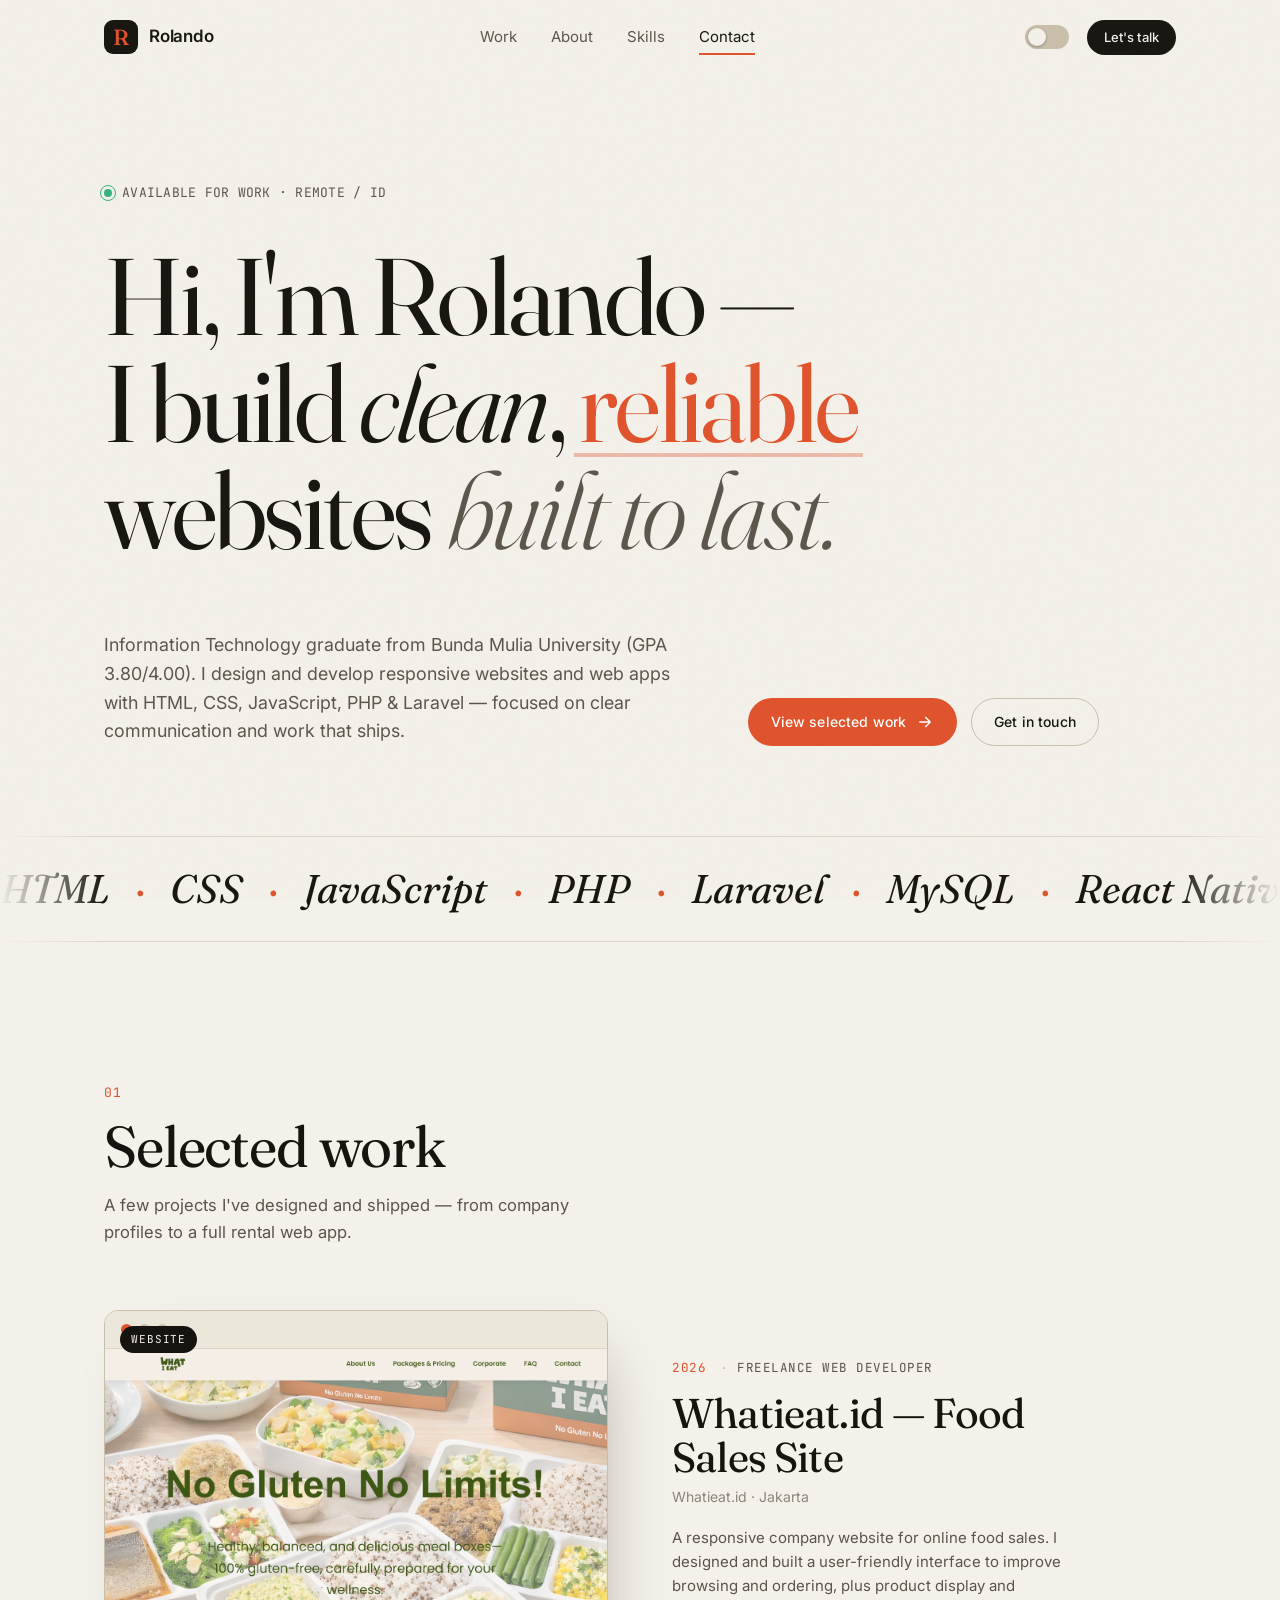
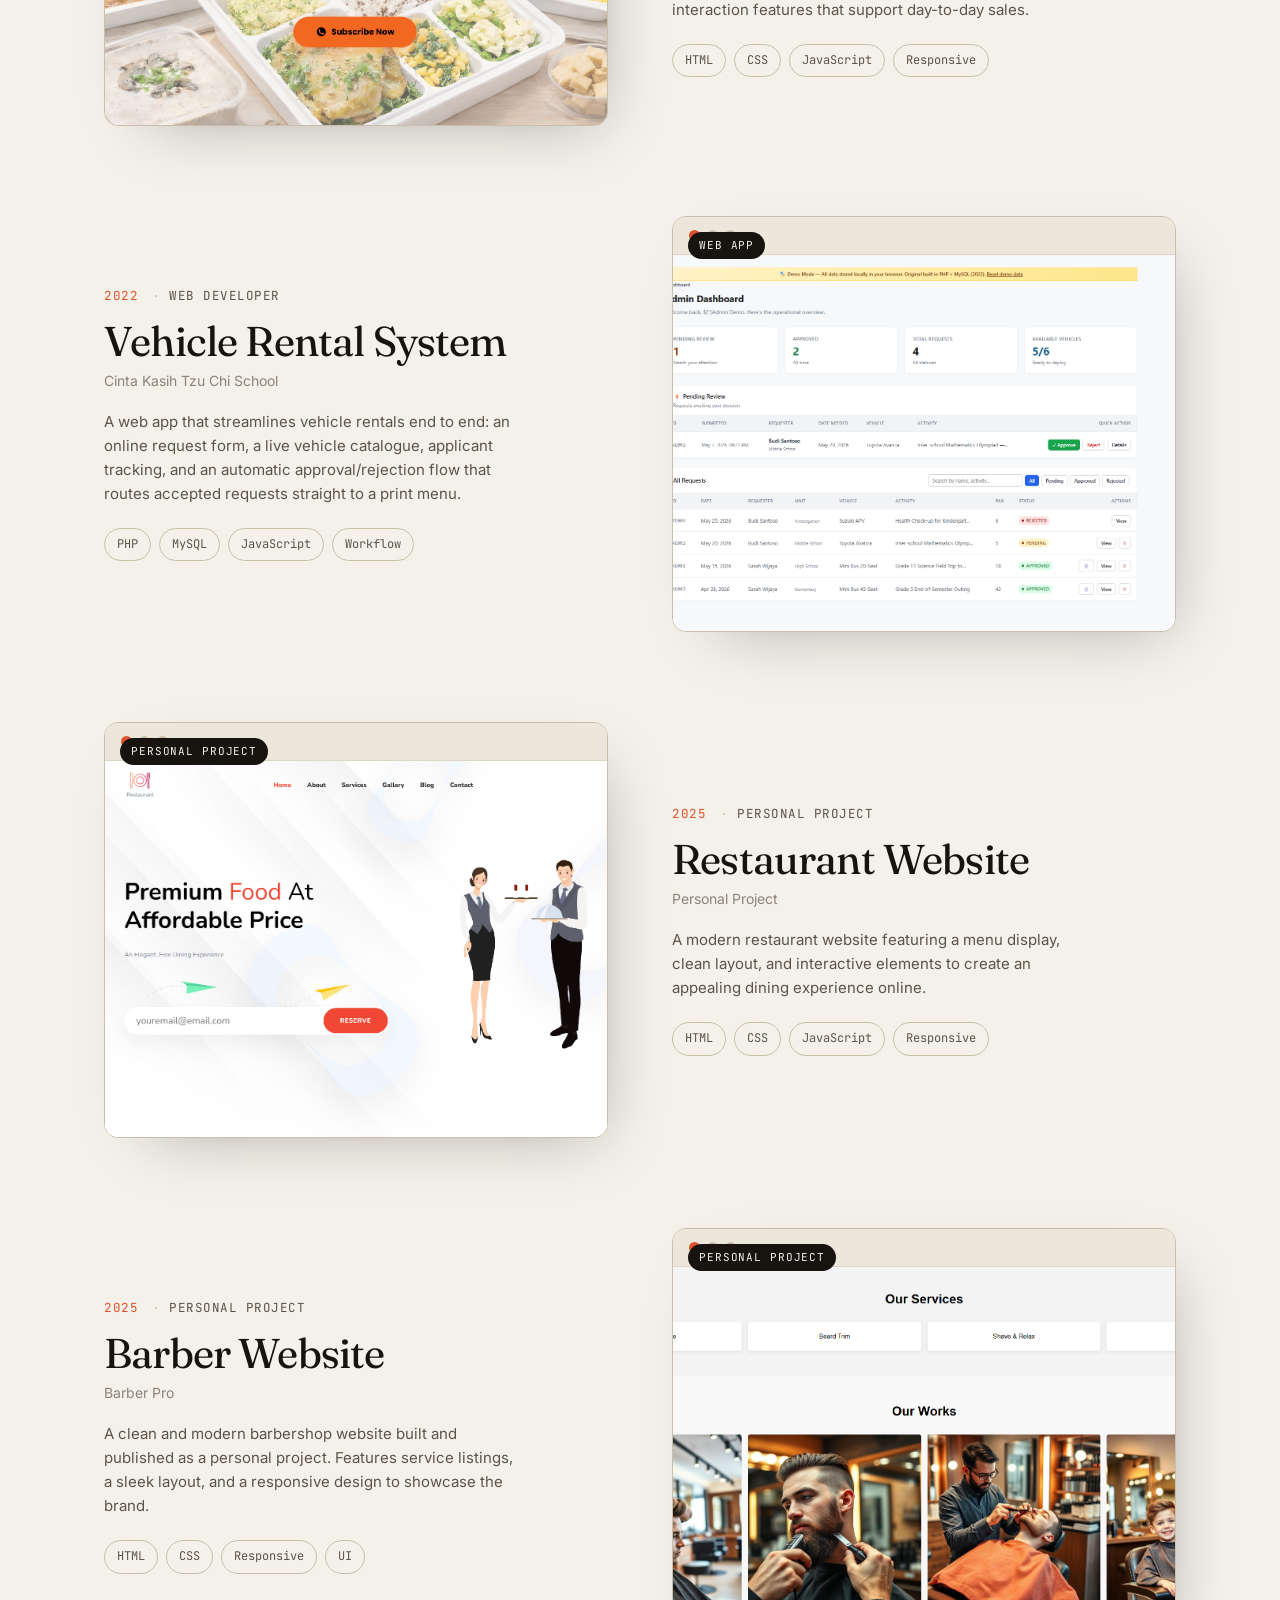
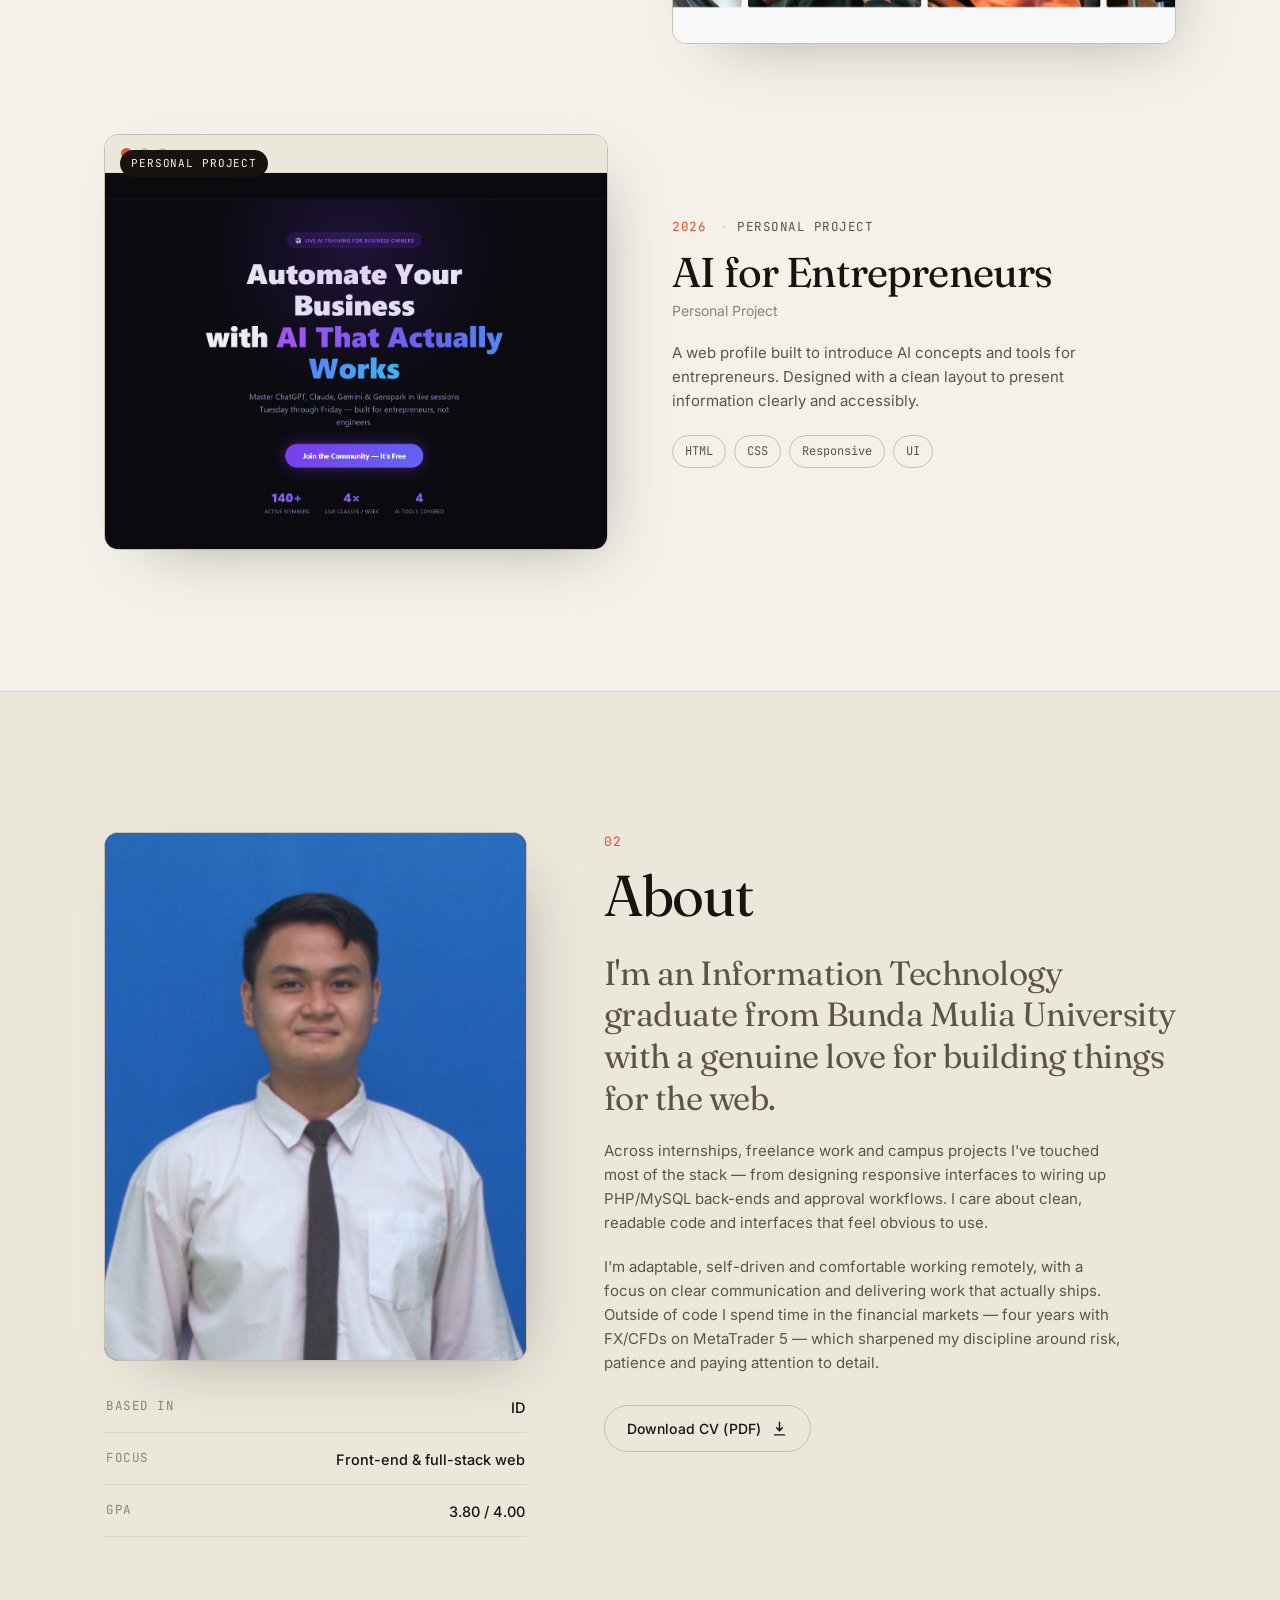
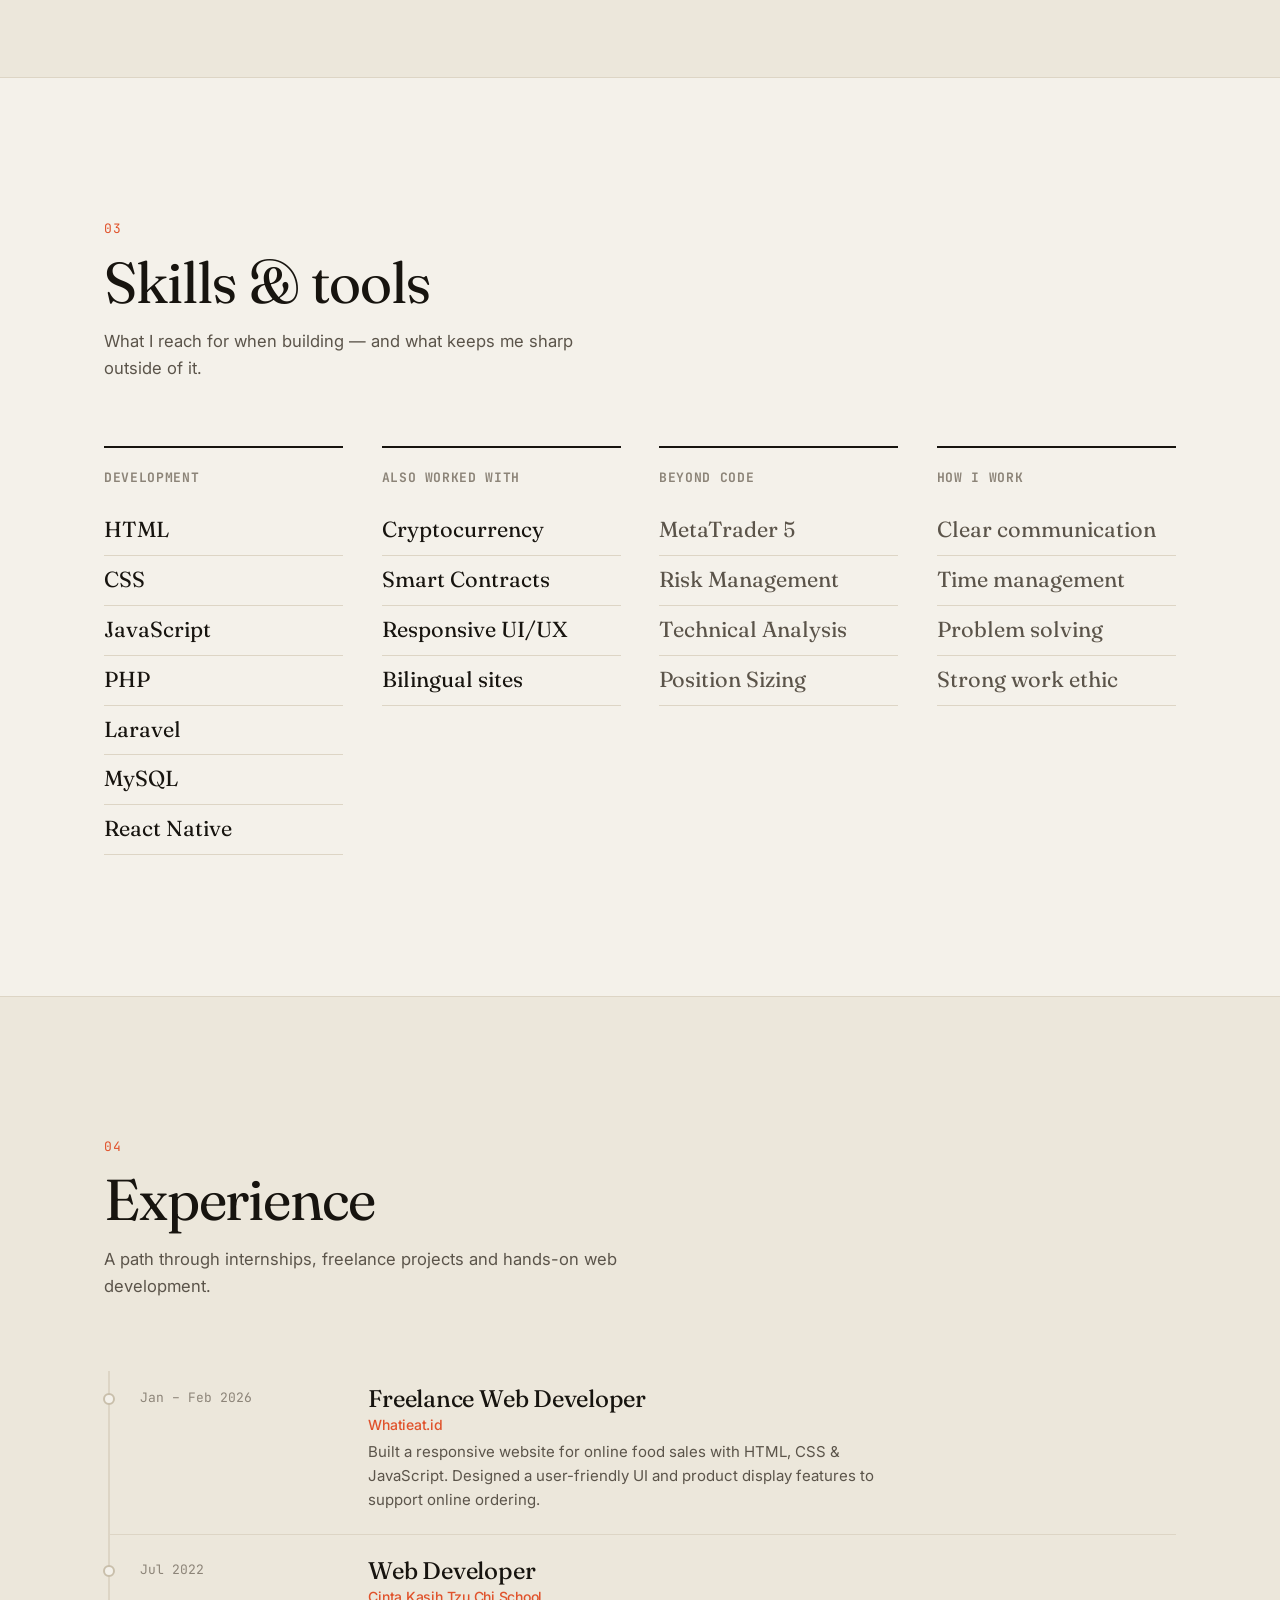
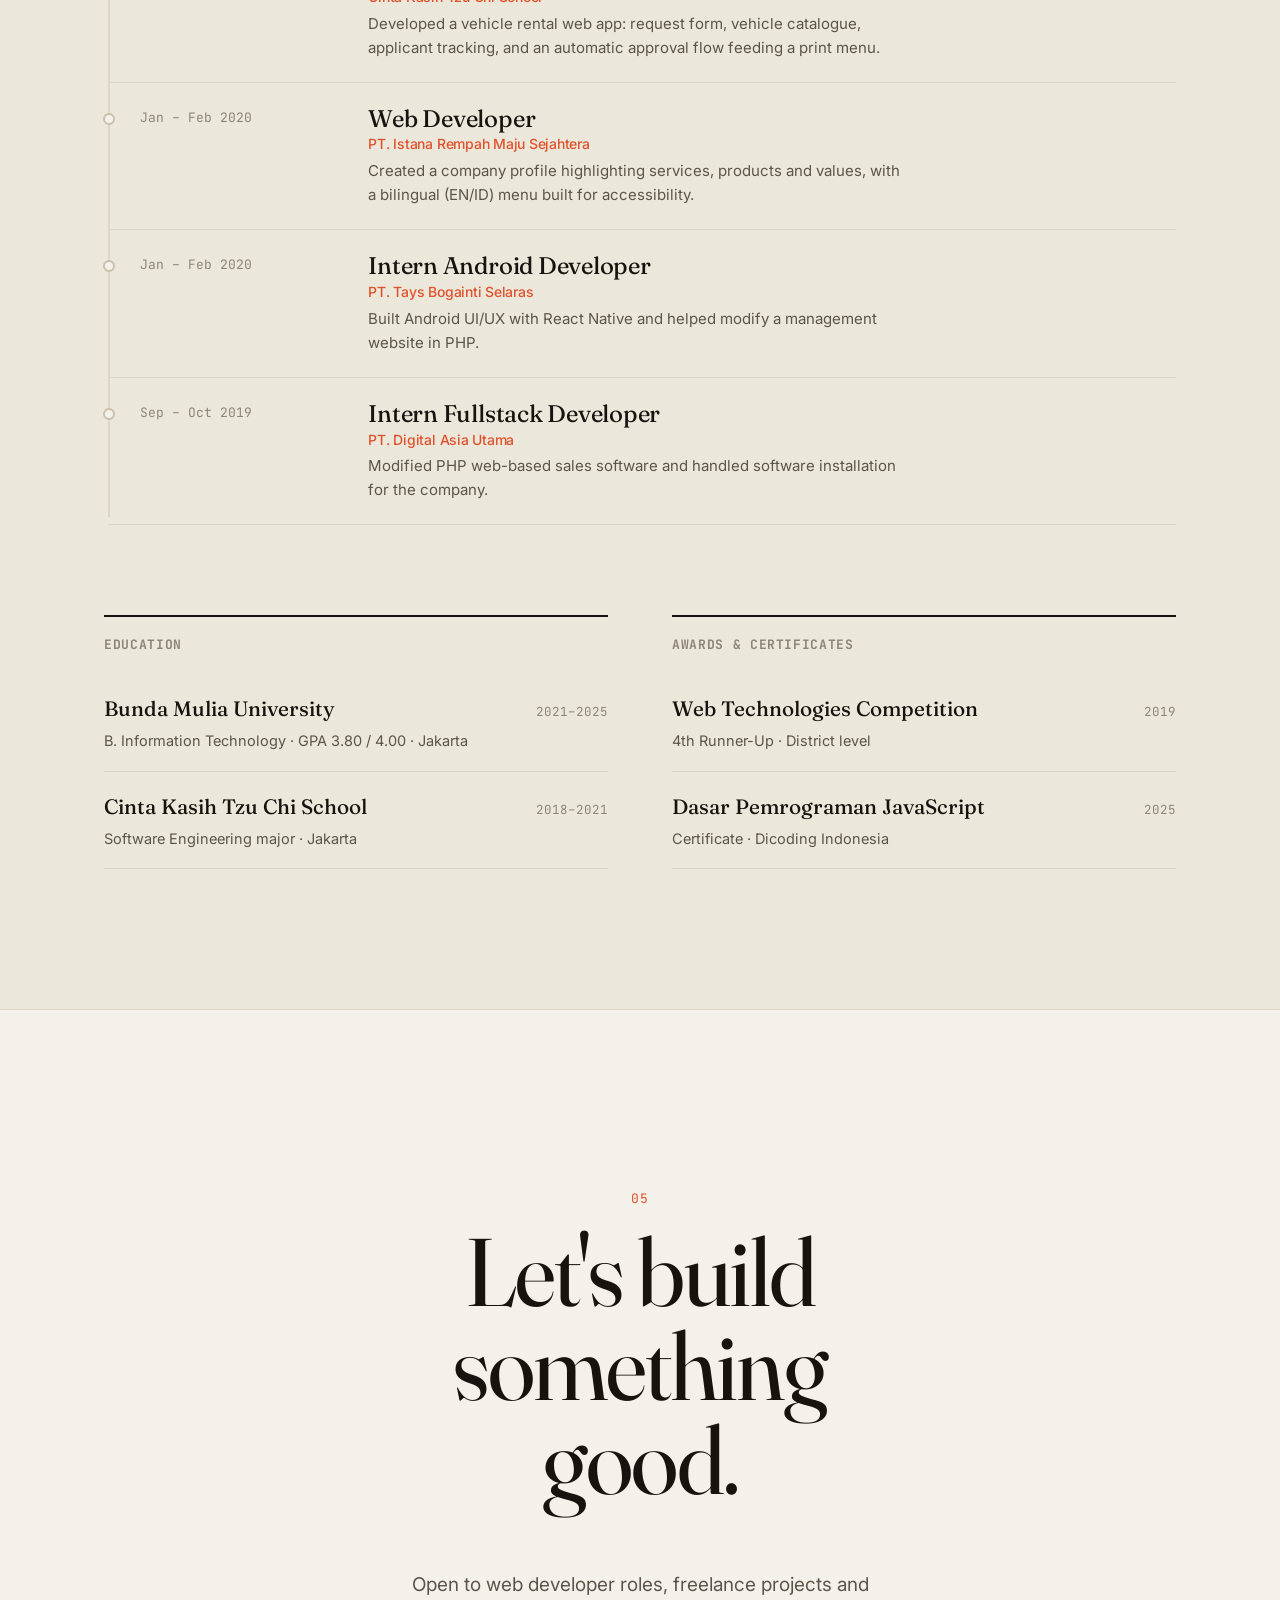
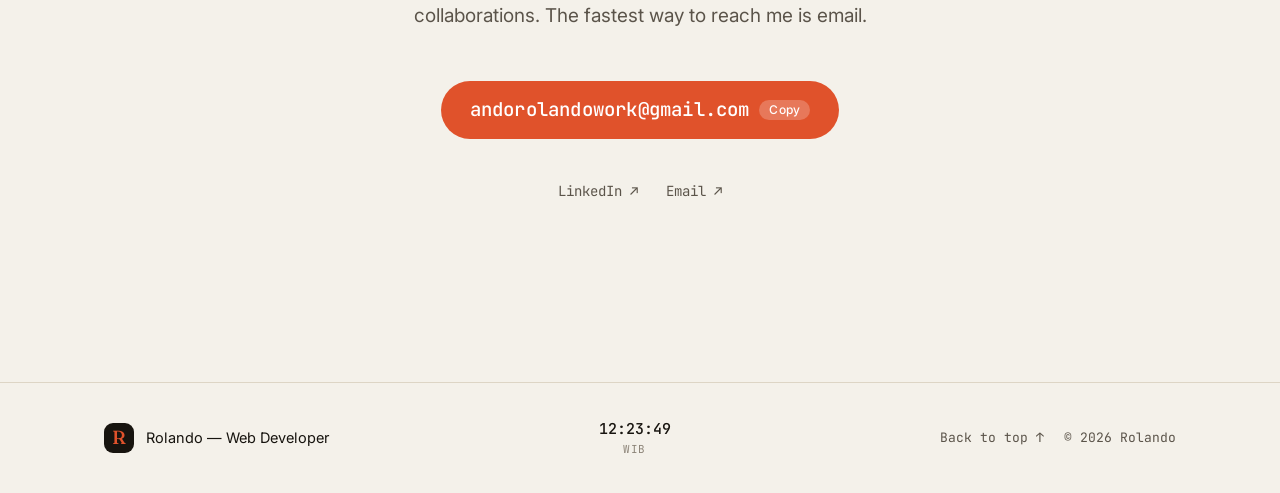
==== commit a78d3ca1: "newest" ====
--- a/New-Portfolio/index.html
+++ b/New-Portfolio/index.html
@@ -77,7 +77,7 @@
       <div class="wrap">
         <p class="eyebrow reveal">
           <span class="status-dot" aria-hidden="true"></span>
-          Available for work · Remote / Tangerang, ID
+          Available for work · Remote / ID
         </p>
 
         <h1 class="hero-title">
@@ -123,17 +123,41 @@
         <div class="projects">
           <!-- Project 1 -->
           <article class="project reveal">
+            <div class="project-media" data-label="Website">
+              <a href="https://whatieat.id" target="_blank" rel="noopener" class="browser browser--link">
+                <div class="browser-bar"><span></span><span></span><span></span></div>
+                <div class="browser-body browser-body--screenshot">
+                  <img src="assets/whatieat-preview.png" alt="Whatieat.id preview" />
+                </div>
+              </a>
+            </div>
+            <div class="project-info">
+              <div class="project-top">
+                <span class="project-year">2026</span>
+                <span class="project-role">Freelance Web Developer</span>
+              </div>
+              <h3 class="project-name">Whatieat.id — Food Sales Site</h3>
+              <p class="project-client">Whatieat.id · Jakarta</p>
+              <p class="project-desc">
+                A responsive company website for online food sales. I designed and built a
+                user-friendly interface to improve browsing and ordering, plus product
+                display and interaction features that support day-to-day sales.
+              </p>
+              <ul class="tags">
+                <li>HTML</li><li>CSS</li><li>JavaScript</li><li>Responsive</li>
+              </ul>
+            </div>
+          </article>
+
+          <!-- Project 2 -->
+          <article class="project reveal">
             <div class="project-media" data-label="Web App">
-              <div class="browser">
+              <a href="https://rolando26.github.io/Aplikasi%20Pengeloaan%20Kendaraan/index.html" target="_blank" rel="noopener" class="browser browser--link">
                 <div class="browser-bar"><span></span><span></span><span></span></div>
-                <div class="browser-body proj-rental">
-                  <div class="pr-row"><span class="pr-chip">Rental request</span><span class="pr-status ok">Approved</span></div>
-                  <div class="pr-line w80"></div>
-                  <div class="pr-line w60"></div>
-                  <div class="pr-grid"><i></i><i></i><i></i><i></i></div>
-                  <div class="pr-btn">Print approval →</div>
+                <div class="browser-body browser-body--screenshot">
+                  <img src="assets/vs.png" alt="Vehicle Rental System preview" />
                 </div>
-              </div>
+              </a>
             </div>
             <div class="project-info">
               <div class="project-top">
@@ -153,29 +177,26 @@
             </div>
           </article>
 
-          <!-- Project 2 -->
+          <!-- Project 3 -->
           <article class="project reveal">
-            <div class="project-media" data-label="Website">
-              <div class="browser">
+            <div class="project-media" data-label="Personal Project">
+              <a href="https://rolando26.github.io/restaurant/index.html" target="_blank" rel="noopener" class="browser browser--link">
                 <div class="browser-bar"><span></span><span></span><span></span></div>
-                <div class="browser-body proj-food">
-                  <div class="pf-hero"></div>
-                  <div class="pf-cards"><i></i><i></i><i></i></div>
-                  <div class="pf-row"><span class="pf-price">Order now</span><span class="pf-cart">🛒</span></div>
+                <div class="browser-body browser-body--screenshot">
+                  <img src="assets/resto.png" alt="Restaurant Website preview" />
                 </div>
-              </div>
+              </a>
             </div>
             <div class="project-info">
               <div class="project-top">
-                <span class="project-year">2026</span>
-                <span class="project-role">Freelance Web Developer</span>
+                <span class="project-year">2025</span>
+                <span class="project-role">Personal Project</span>
               </div>
-              <h3 class="project-name">Whatieat.id — Food Sales Site</h3>
-              <p class="project-client">Whatieat.id · Jakarta</p>
+              <h3 class="project-name">Restaurant Website</h3>
+              <p class="project-client">Personal Project</p>
               <p class="project-desc">
-                A responsive company website for online food sales. I designed and built a
-                user-friendly interface to improve browsing and ordering, plus product
-                display and interaction features that support day-to-day sales.
+                A modern restaurant website featuring a menu display, clean layout, and
+                interactive elements to create an appealing dining experience online.
               </p>
               <ul class="tags">
                 <li>HTML</li><li>CSS</li><li>JavaScript</li><li>Responsive</li>
@@ -183,34 +204,57 @@
             </div>
           </article>
 
-          <!-- Project 3 -->
+          <!-- Project 4 -->
           <article class="project reveal">
-            <div class="project-media" data-label="Company Profile">
-              <div class="browser">
+            <div class="project-media" data-label="Personal Project">
+              <a href="https://rolando26.github.io/BarberShop-Web/" target="_blank" rel="noopener" class="browser browser--link">
                 <div class="browser-bar"><span></span><span></span><span></span></div>
-                <div class="browser-body proj-profile">
-                  <div class="pp-lang"><span class="on">EN</span><span>ID</span></div>
-                  <div class="pp-title"></div>
-                  <div class="pp-line w70"></div>
-                  <div class="pp-line w50"></div>
-                  <div class="pp-menu"><i></i><i></i><i></i></div>
+                <div class="browser-body browser-body--screenshot">
+                  <img src="assets/barber.png" alt="Barber Pro preview" />
                 </div>
-              </div>
+              </a>
             </div>
             <div class="project-info">
               <div class="project-top">
-                <span class="project-year">2020</span>
-                <span class="project-role">Web Developer</span>
+                <span class="project-year">2025</span>
+                <span class="project-role">Personal Project</span>
               </div>
-              <h3 class="project-name">Bilingual Company Profile</h3>
-              <p class="project-client">PT. Istana Rempah Maju Sejahtera</p>
+              <h3 class="project-name">Barber Website</h3>
+              <p class="project-client">Barber Pro</p>
               <p class="project-desc">
-                A detailed company profile highlighting services, products and values,
-                paired with a bilingual menu (EN/ID) built for accessibility across a
-                wider audience.
+                A clean and modern barbershop website built and published as a personal
+                project. Features service listings, a sleek layout, and a responsive
+                design to showcase the brand.
               </p>
               <ul class="tags">
-                <li>HTML</li><li>CSS</li><li>Bilingual</li><li>UI</li>
+                <li>HTML</li><li>CSS</li><li>Responsive</li><li>UI</li>
+              </ul>
+            </div>
+          </article>
+
+          <!-- Project 4 -->
+          <article class="project reveal">
+            <div class="project-media" data-label="Personal Project">
+              <a href="https://rolando26.github.io/AI-For-Entrepreneur/index.html" target="_blank" rel="noopener" class="browser browser--link">
+                <div class="browser-bar"><span></span><span></span><span></span></div>
+                <div class="browser-body browser-body--screenshot">
+                  <img src="assets/ai.png" alt="AI for Entrepreneurs preview" />
+                </div>
+              </a>
+            </div>
+            <div class="project-info">
+              <div class="project-top">
+                <span class="project-year">2026</span>
+                <span class="project-role">Personal Project</span>
+              </div>
+              <h3 class="project-name">AI for Entrepreneurs</h3>
+              <p class="project-client">Personal Project</p>
+              <p class="project-desc">
+                A web profile built to introduce AI concepts and tools for entrepreneurs.
+                Designed with a clean layout to present information clearly and accessibly.
+              </p>
+              <ul class="tags">
+                <li>HTML</li><li>CSS</li><li>Responsive</li><li>UI</li>
               </ul>
             </div>
           </article>
@@ -225,12 +269,12 @@
           <!-- Replace the src below with your own photo (e.g. assets/rolando.jpg).
                If no image is found, the monogram fallback is shown automatically. -->
           <figure class="photo">
-            <img src="assets/rolando.jpg" alt="Portrait of Rolando"
+            <img src="assets/rolando.png" alt="Portrait of Rolando"
                  onerror="this.style.display='none';this.closest('.photo').classList.add('no-photo')" />
             <span class="photo-fallback" aria-hidden="true">R</span>
           </figure>
           <div class="about-facts">
-            <div class="fact"><span class="fact-k">Based in</span><span class="fact-v">Tangerang, ID</span></div>
+            <div class="fact"><span class="fact-k">Based in</span><span class="fact-v">ID</span></div>
             <div class="fact"><span class="fact-k">Focus</span><span class="fact-v">Front-end &amp; full-stack web</span></div>
             <div class="fact"><span class="fact-k">GPA</span><span class="fact-v">3.80 / 4.00</span></div>
           </div>
@@ -284,6 +328,7 @@
               <li>PHP</li>
               <li>Laravel</li>
               <li>MySQL</li>
+              <li>React Native</li>
             </ul>
           </div>
           <div class="skill-col reveal">
@@ -330,7 +375,7 @@
           <li class="tl-item reveal">
             <div class="tl-date">Jan – Feb 2026</div>
             <div class="tl-body">
-              <h3 class="tl-role">Freelance Web Developer <span class="tl-at">Whatieat.id</span></h3>
+              <h3 class="tl-role">Freelance Web Developer <a class="tl-at" href="https://whatieat.id" target="_blank" rel="noopener">Whatieat.id</a></h3>
               <p class="tl-desc">Built a responsive website for online food sales with HTML, CSS &amp; JavaScript. Designed a user-friendly UI and product display features to support online ordering.</p>
             </div>
           </li>
@@ -428,7 +473,7 @@
       </div>
       <div class="footer-mid">
         <span class="clock" id="clock">--:--:--</span>
-        <span class="clock-label">Tangerang, WIB</span>
+        <span class="clock-label">WIB</span>
       </div>
       <div class="footer-right">
         <a href="#top" class="to-top">Back to top <span aria-hidden="true">↑</span></a>
--- a/New-Portfolio/css/style.css
+++ b/New-Portfolio/css/style.css
@@ -291,12 +291,15 @@
   background: var(--card); box-shadow: var(--shadow); transition: transform .5s var(--ease);
 }
 .project:hover .browser { transform: translateY(-6px) rotate(-.4deg); }
+.browser--link { display: block; cursor: pointer; text-decoration: none; }
 .browser-bar {
   display: flex; gap: 7px; padding: 13px 16px; background: var(--paper-2); border-bottom: 1px solid var(--line);
 }
 .browser-bar span { width: 11px; height: 11px; border-radius: 50%; background: var(--line-strong); }
 .browser-bar span:first-child { background: var(--accent); }
 .browser-body { padding: 26px; aspect-ratio: 4 / 3; display: flex; flex-direction: column; gap: 14px; }
+.browser-body--screenshot { padding: 0; overflow: hidden; }
+.browser-body--screenshot img { width: 100%; height: 100%; object-fit: cover; object-position: top; display: block; }
 
 /* Rental mockup */
 .pr-row { display: flex; justify-content: space-between; align-items: center; }
